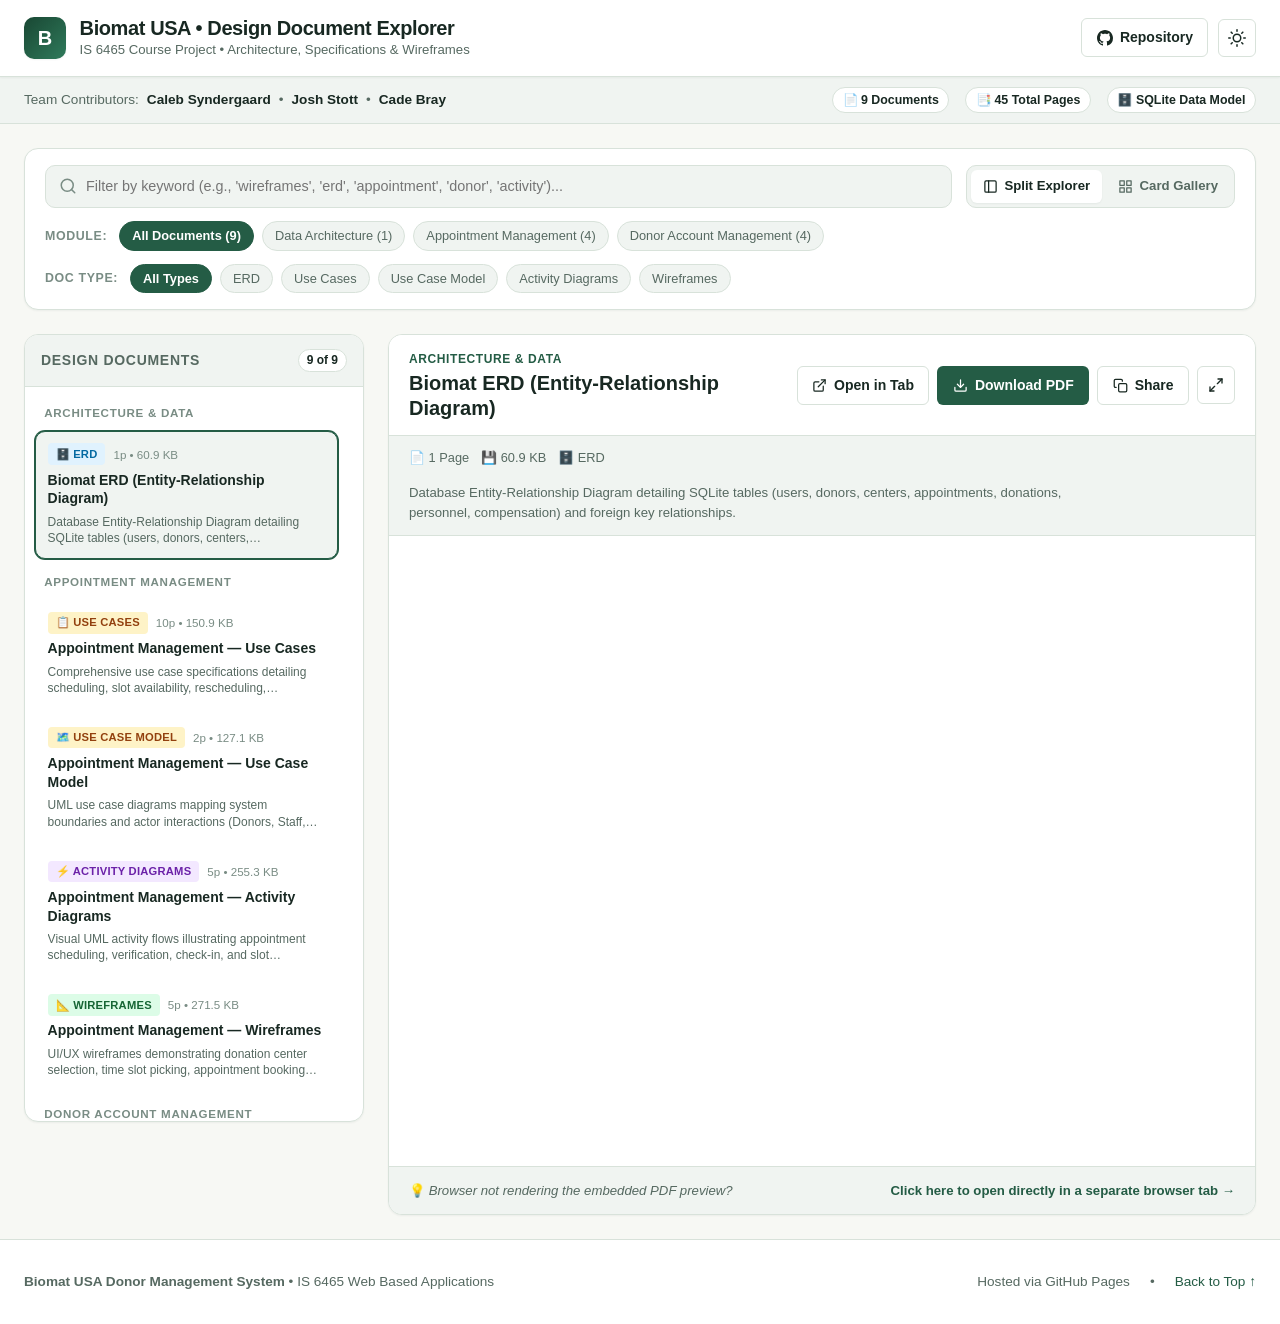
==== docs/index.html @ fe9b44ad "Design Document Explorer for the github pages when it's up." ====
<!DOCTYPE html>
<html lang="en">
<head>
  <meta charset="UTF-8">
  <meta name="viewport" content="width=device-width, initial-scale=1.0">
  <meta name="description" content="Design document explorer for Biomat USA Donor Services course project (IS 6465). View and download system ERD, use cases, activity diagrams, and wireframes.">
  <title>Biomat USA — System Design Document Explorer</title>
  <style>
    :root {
      color-scheme: light dark;
      --font-sans: Inter, -apple-system, BlinkMacSystemFont, "Segoe UI", Roboto, Oxygen, Ubuntu, Cantarell, sans-serif;
      --font-mono: ui-monospace, SFMono-Regular, Menlo, Monaco, Consolas, monospace;

      /* Light Theme (Biomat Brand) */
      --bg-page: #f7f8f4;
      --bg-surface: #ffffff;
      --bg-surface-alt: #f0f4f1;
      --bg-surface-hover: #e3ede6;
      --border-color: #d8e2da;
      --border-focus: #e6a650;
      --text-main: #182822;
      --text-muted: #566961;
      --text-subtle: #798c84;
      --primary: #245c45;
      --primary-hover: #194733;
      --primary-active: #133828;
      --primary-contrast: #ffffff;
      --badge-erd-bg: #e0f2fe;
      --badge-erd-text: #0369a1;
      --badge-usecase-bg: #fef3c7;
      --badge-usecase-text: #92400e;
      --badge-activity-bg: #f3e8ff;
      --badge-activity-text: #6b21a8;
      --badge-wireframe-bg: #dcfce7;
      --badge-wireframe-text: #166534;
      --shadow-sm: 0 1px 2px rgba(24, 40, 34, 0.05);
      --shadow-md: 0 4px 12px rgba(24, 40, 34, 0.08);
      --shadow-lg: 0 12px 28px rgba(24, 40, 34, 0.12);
      --radius-sm: 6px;
      --radius-md: 10px;
      --radius-lg: 14px;
      --transition: 0.18s ease-in-out;
    }

    [data-theme="dark"] {
      --bg-page: #101714;
      --bg-surface: #17221d;
      --bg-surface-alt: #1f2e28;
      --bg-surface-hover: #293d35;
      --border-color: #2b3d35;
      --text-main: #e7eee9;
      --text-muted: #9eb1a8;
      --text-subtle: #73877e;
      --primary: #388665;
      --primary-hover: #4ba67e;
      --primary-active: #5bc295;
      --primary-contrast: #0d1512;
      --badge-erd-bg: #082f49;
      --badge-erd-text: #7dd3fc;
      --badge-usecase-bg: #451a03;
      --badge-usecase-text: #fde68a;
      --badge-activity-bg: #3b0764;
      --badge-activity-text: #d8b4fe;
      --badge-wireframe-bg: #052e16;
      --badge-wireframe-text: #86efac;
      --shadow-sm: 0 1px 2px rgba(0, 0, 0, 0.4);
      --shadow-md: 0 4px 14px rgba(0, 0, 0, 0.5);
      --shadow-lg: 0 12px 32px rgba(0, 0, 0, 0.6);
    }

    @media (prefers-color-scheme: dark) {
      :root:not([data-theme="light"]) {
        --bg-page: #101714;
        --bg-surface: #17221d;
        --bg-surface-alt: #1f2e28;
        --bg-surface-hover: #293d35;
        --border-color: #2b3d35;
        --text-main: #e7eee9;
        --text-muted: #9eb1a8;
        --text-subtle: #73877e;
        --primary: #388665;
        --primary-hover: #4ba67e;
        --primary-active: #5bc295;
        --primary-contrast: #0d1512;
        --badge-erd-bg: #082f49;
        --badge-erd-text: #7dd3fc;
        --badge-usecase-bg: #451a03;
        --badge-usecase-text: #fde68a;
        --badge-activity-bg: #3b0764;
        --badge-activity-text: #d8b4fe;
        --badge-wireframe-bg: #052e16;
        --badge-wireframe-text: #86efac;
        --shadow-sm: 0 1px 2px rgba(0, 0, 0, 0.4);
        --shadow-md: 0 4px 14px rgba(0, 0, 0, 0.5);
        --shadow-lg: 0 12px 32px rgba(0, 0, 0, 0.6);
      }
    }

    *, *::before, *::after {
      box-sizing: border-box;
    }

    html {
      scroll-behavior: smooth;
    }

    body {
      margin: 0;
      font-family: var(--font-sans);
      color: var(--text-main);
      background-color: var(--bg-page);
      line-height: 1.5;
      display: flex;
      flex-direction: column;
      min-block-size: 100vh;
    }

    /* Accessibility focus styles */
    :focus-visible {
      outline: 3px solid var(--border-focus);
      outline-offset: 2px;
    }

    a {
      color: var(--primary);
      text-decoration: none;
      transition: color var(--transition);
    }

    a:hover {
      text-decoration: underline;
    }

    button, input, select {
      font: inherit;
    }

    .skip-link {
      position: absolute;
      top: -3rem;
      left: 1rem;
      background: var(--primary);
      color: var(--primary-contrast);
      padding: 0.5rem 1rem;
      z-index: 1000;
      border-radius: var(--radius-sm);
      transition: top 0.2s ease;
      font-weight: 600;
    }
    .skip-link:focus {
      top: 1rem;
    }

    /* Header */
    .site-header {
      background: var(--bg-surface);
      border-bottom: 1px solid var(--border-color);
      padding-block: 1rem;
      padding-inline: 1.5rem;
      position: sticky;
      top: 0;
      z-index: 100;
      box-shadow: var(--shadow-sm);
    }

    .header-inner {
      max-inline-size: 1440px;
      margin-inline: auto;
      display: flex;
      align-items: safe center;
      justify-content: space-between;
      gap: 1rem;
      flex-wrap: wrap;
    }

    .brand-wrap {
      display: flex;
      align-items: safe center;
      gap: 0.85rem;
    }

    .brand-logo {
      inline-size: 42px;
      block-size: 42px;
      border-radius: var(--radius-md);
      background: linear-gradient(135deg, #194733, #2f7a5b);
      color: #ffffff;
      display: flex;
      align-items: center;
      justify-content: center;
      font-weight: 800;
      font-size: 1.25rem;
      box-shadow: var(--shadow-sm);
      user-select: none;
    }

    .brand-text h1 {
      margin: 0;
      font-size: 1.25rem;
      font-weight: 700;
      line-height: 1.2;
      letter-spacing: -0.02em;
    }

    .brand-text p {
      margin: 0;
      font-size: 0.825rem;
      color: var(--text-muted);
    }

    .header-actions {
      display: flex;
      align-items: safe center;
      gap: 0.6rem;
    }

    .btn {
      display: inline-flex;
      align-items: center;
      justify-content: center;
      gap: 0.45rem;
      padding-block: 0.5rem;
      padding-inline: 0.9rem;
      border-radius: var(--radius-sm);
      font-size: 0.875rem;
      font-weight: 600;
      cursor: pointer;
      border: 1px solid transparent;
      transition: background-color var(--transition), border-color var(--transition), color var(--transition), transform 0.1s ease;
      text-decoration: none;
      white-space: nowrap;
    }

    .btn:active {
      transform: translateY(1px);
    }

    .btn-primary {
      background-color: var(--primary);
      color: var(--primary-contrast);
    }
    .btn-primary:hover {
      background-color: var(--primary-hover);
      text-decoration: none;
    }

    .btn-outline {
      background-color: var(--bg-surface);
      border-color: var(--border-color);
      color: var(--text-main);
    }
    .btn-outline:hover {
      background-color: var(--bg-surface-alt);
      border-color: var(--text-muted);
      text-decoration: none;
    }

    .btn-icon {
      padding: 0.5rem;
      inline-size: 38px;
      block-size: 38px;
      border-radius: var(--radius-sm);
    }

    /* Sub-header / Meta banner */
    .project-banner {
      background: var(--bg-surface-alt);
      border-bottom: 1px solid var(--border-color);
      padding-block: 0.65rem;
      padding-inline: 1.5rem;
      font-size: 0.85rem;
      color: var(--text-muted);
    }

    .banner-inner {
      max-inline-size: 1440px;
      margin-inline: auto;
      display: flex;
      align-items: safe center;
      justify-content: space-between;
      gap: 1rem;
      flex-wrap: wrap;
    }

    .team-credits {
      display: flex;
      align-items: center;
      gap: 0.5rem;
      flex-wrap: wrap;
    }

    .team-badge {
      font-weight: 600;
      color: var(--text-main);
    }

    .stats-summary {
      display: flex;
      align-items: center;
      gap: 1rem;
      flex-wrap: wrap;
    }

    .stat-pill {
      display: inline-flex;
      align-items: center;
      gap: 0.35rem;
      background: var(--bg-surface);
      border: 1px solid var(--border-color);
      padding-block: 0.15rem;
      padding-inline: 0.6rem;
      border-radius: 9999px;
      font-weight: 600;
      color: var(--text-main);
      font-size: 0.775rem;
    }

    /* App container */
    .app-main {
      flex: 1 0 auto;
      max-inline-size: 1440px;
      inline-size: 100%;
      margin-inline: auto;
      padding-block: 1.5rem;
      padding-inline: 1.5rem;
    }

    /* Controls bar */
    .controls-card {
      background: var(--bg-surface);
      border: 1px solid var(--border-color);
      border-radius: var(--radius-lg);
      padding: 1rem 1.25rem;
      box-shadow: var(--shadow-sm);
      margin-block-end: 1.5rem;
      display: flex;
      flex-direction: column;
      gap: 0.85rem;
    }

    .search-row {
      display: flex;
      align-items: safe center;
      gap: 0.85rem;
      flex-wrap: wrap;
    }

    .search-row search {
      flex: 1 1 300px;
      min-inline-size: 0;
    }

    .search-input-wrap {
      position: relative;
      display: flex;
      align-items: center;
      inline-size: 100%;
    }

    .search-icon {
      position: absolute;
      left: 0.85rem;
      inline-size: 18px;
      block-size: 18px;
      color: var(--text-subtle);
      pointer-events: none;
    }

    .search-input {
      inline-size: 100%;
      padding-block: 0.6rem;
      padding-inline: 2.5rem 2rem;
      border-radius: var(--radius-md);
      border: 1px solid var(--border-color);
      background-color: var(--bg-surface-alt);
      color: var(--text-main);
      font-size: 0.9rem;
      transition: border-color var(--transition), background-color var(--transition);
    }

    .search-input:focus {
      background-color: var(--bg-surface);
      border-color: var(--primary);
    }

    .clear-search-btn {
      position: absolute;
      right: 0.6rem;
      background: none;
      border: none;
      color: var(--text-subtle);
      cursor: pointer;
      padding: 0.25rem;
      display: none;
      align-items: center;
      justify-content: center;
      border-radius: 50%;
    }
    .clear-search-btn:hover {
      color: var(--text-main);
    }
    .clear-search-btn.active {
      display: flex;
    }

    .view-toggles {
      display: flex;
      align-items: center;
      gap: 0.25rem;
      background: var(--bg-surface-alt);
      border: 1px solid var(--border-color);
      border-radius: var(--radius-md);
      padding: 0.25rem;
    }

    .view-btn {
      background: none;
      border: none;
      padding-block: 0.4rem;
      padding-inline: 0.75rem;
      font-size: 0.825rem;
      font-weight: 600;
      color: var(--text-muted);
      border-radius: var(--radius-sm);
      cursor: pointer;
      display: flex;
      align-items: center;
      gap: 0.4rem;
      transition: all var(--transition);
    }

    .view-btn.active {
      background: var(--bg-surface);
      color: var(--text-main);
      box-shadow: var(--shadow-sm);
    }

    .filter-pills-row {
      display: flex;
      align-items: safe center;
      gap: 0.5rem;
      flex-wrap: wrap;
    }

    .filter-label {
      font-size: 0.775rem;
      text-transform: uppercase;
      letter-spacing: 0.05em;
      font-weight: 700;
      color: var(--text-subtle);
      margin-inline-end: 0.25rem;
    }

    .filter-pill {
      background: var(--bg-surface-alt);
      border: 1px solid var(--border-color);
      color: var(--text-muted);
      padding-block: 0.25rem;
      padding-inline: 0.75rem;
      border-radius: 9999px;
      font-size: 0.8rem;
      font-weight: 500;
      cursor: pointer;
      transition: all var(--transition);
    }

    .filter-pill:hover {
      background: var(--bg-surface-hover);
      color: var(--text-main);
    }

    .filter-pill.active {
      background: var(--primary);
      border-color: var(--primary);
      color: var(--primary-contrast);
      font-weight: 600;
    }

    /* Layout modes: Split Explorer vs Grid */
    .explorer-split {
      display: grid;
      grid-template-columns: 340px 1fr;
      gap: 1.5rem;
      align-items: start;
    }

    @media (max-width: 980px) {
      .explorer-split {
        grid-template-columns: 1fr;
      }
    }

    /* Sidebar Document List */
    .doc-sidebar {
      background: var(--bg-surface);
      border: 1px solid var(--border-color);
      border-radius: var(--radius-lg);
      box-shadow: var(--shadow-sm);
      display: flex;
      flex-direction: column;
      overflow: hidden;
      position: sticky;
      top: 5.5rem;
      max-block-size: calc(100vh - 7rem);
    }

    .sidebar-header {
      padding: 0.85rem 1rem;
      border-bottom: 1px solid var(--border-color);
      display: flex;
      align-items: center;
      justify-content: space-between;
      background: var(--bg-surface-alt);
    }

    .sidebar-header h2 {
      margin: 0;
      font-size: 0.875rem;
      font-weight: 700;
      text-transform: uppercase;
      letter-spacing: 0.05em;
      color: var(--text-muted);
    }

    .doc-count-tag {
      font-size: 0.75rem;
      font-weight: 600;
      background: var(--bg-surface);
      border: 1px solid var(--border-color);
      padding: 0.1rem 0.5rem;
      border-radius: 9999px;
    }

    .doc-list-scroll {
      overflow-y: auto;
      scrollbar-gutter: stable;
      overscroll-behavior: contain;
      padding: 0.6rem;
      display: flex;
      flex-direction: column;
      gap: 0.4rem;
    }

    .category-group-title {
      font-size: 0.725rem;
      font-weight: 800;
      text-transform: uppercase;
      letter-spacing: 0.06em;
      color: var(--text-subtle);
      padding: 0.5rem 0.6rem 0.2rem;
    }

    .doc-item-btn {
      inline-size: 100%;
      text-align: left;
      background: none;
      border: 1px solid transparent;
      border-radius: var(--radius-md);
      padding: 0.7rem 0.75rem;
      cursor: pointer;
      display: flex;
      flex-direction: column;
      gap: 0.35rem;
      transition: background-color var(--transition), border-color var(--transition);
      min-inline-size: 0;
    }

    .doc-item-btn:hover {
      background-color: var(--bg-surface-alt);
    }

    .doc-item-btn.active {
      background-color: var(--bg-surface-alt);
      border-color: var(--primary);
      box-shadow: 0 0 0 1px var(--primary);
    }

    .doc-item-top {
      display: flex;
      align-items: center;
      justify-content: space-between;
      gap: 0.5rem;
    }

    .doc-type-badge {
      display: inline-flex;
      align-items: center;
      gap: 0.25rem;
      font-size: 0.7rem;
      font-weight: 700;
      padding: 0.15rem 0.5rem;
      border-radius: 4px;
      letter-spacing: 0.02em;
      text-transform: uppercase;
    }

    .badge-erd {
      background-color: var(--badge-erd-bg);
      color: var(--badge-erd-text);
    }
    .badge-usecases {
      background-color: var(--badge-usecase-bg);
      color: var(--badge-usecase-text);
    }
    .badge-activity {
      background-color: var(--badge-activity-bg);
      color: var(--badge-activity-text);
    }
    .badge-wireframes {
      background-color: var(--badge-wireframe-bg);
      color: var(--badge-wireframe-text);
    }

    .doc-page-count {
      font-size: 0.725rem;
      color: var(--text-subtle);
      font-weight: 500;
    }

    .doc-item-title {
      font-size: 0.875rem;
      font-weight: 600;
      color: var(--text-main);
      line-height: 1.35;
      min-inline-size: 0;
      word-break: break-word;
    }

    .doc-item-desc {
      font-size: 0.75rem;
      color: var(--text-muted);
      line-height: 1.35;
      display: -webkit-box;
      -webkit-line-clamp: 2;
      -webkit-box-orient: vertical;
      overflow: hidden;
    }

    /* Main Viewer Panel */
    .doc-viewer-panel {
      background: var(--bg-surface);
      border: 1px solid var(--border-color);
      border-radius: var(--radius-lg);
      box-shadow: var(--shadow-sm);
      display: flex;
      flex-direction: column;
      overflow: hidden;
      min-inline-size: 0;
    }

    .viewer-toolbar {
      padding: 0.9rem 1.25rem;
      border-bottom: 1px solid var(--border-color);
      background: var(--bg-surface);
      display: flex;
      align-items: safe center;
      justify-content: space-between;
      gap: 1rem;
      flex-wrap: wrap;
    }

    .viewer-title-area {
      min-inline-size: 0;
      flex: 1 1 250px;
    }

    .viewer-breadcrumb {
      font-size: 0.75rem;
      font-weight: 600;
      text-transform: uppercase;
      letter-spacing: 0.05em;
      color: var(--primary);
      margin-block-end: 0.2rem;
    }

    .viewer-title {
      margin: 0;
      font-size: 1.25rem;
      font-weight: 700;
      color: var(--text-main);
      line-height: 1.25;
      word-break: break-word;
    }

    .viewer-actions {
      display: flex;
      align-items: safe center;
      gap: 0.5rem;
      flex-wrap: wrap;
    }

    .viewer-info-strip {
      background: var(--bg-surface-alt);
      border-bottom: 1px solid var(--border-color);
      padding: 0.75rem 1.25rem;
      font-size: 0.85rem;
      color: var(--text-muted);
      display: flex;
      align-items: center;
      justify-content: space-between;
      gap: 1rem;
      flex-wrap: wrap;
    }

    .viewer-meta-tags {
      display: flex;
      align-items: center;
      gap: 0.75rem;
      flex-wrap: wrap;
      font-size: 0.8rem;
    }

    .viewer-meta-item {
      display: inline-flex;
      align-items: center;
      gap: 0.35rem;
      color: var(--text-muted);
    }

    /* Embedded PDF frame */
    .pdf-frame-container {
      position: relative;
      background: #3f4744;
      inline-size: 100%;
      block-size: 780px;
      min-block-size: 550px;
    }

    @media (max-height: 900px) {
      .pdf-frame-container {
        block-size: 70vh;
      }
    }

    .pdf-frame {
      inline-size: 100%;
      block-size: 100%;
      border: none;
      display: block;
      background: var(--bg-surface);
    }

    /* Fallback banner for browsers/mobiles that do not display PDF inline */
    .viewer-fallback-banner {
      padding: 0.85rem 1.25rem;
      background: var(--bg-surface-alt);
      border-top: 1px solid var(--border-color);
      display: flex;
      align-items: center;
      justify-content: space-between;
      gap: 1rem;
      flex-wrap: wrap;
      font-size: 0.825rem;
      color: var(--text-muted);
    }

    .viewer-fallback-banner a {
      font-weight: 600;
    }

    /* Grid View Gallery */
    .grid-gallery {
      display: grid;
      grid-template-columns: repeat(auto-fill, minmax(320px, 1fr));
      gap: 1.25rem;
    }

    .card {
      background: var(--bg-surface);
      border: 1px solid var(--border-color);
      border-radius: var(--radius-lg);
      padding: 1.25rem;
      box-shadow: var(--shadow-sm);
      display: flex;
      flex-direction: column;
      gap: 0.75rem;
      transition: transform var(--transition), box-shadow var(--transition), border-color var(--transition);
      position: relative;
    }

    .card:hover {
      transform: translateY(-2px);
      box-shadow: var(--shadow-md);
      border-color: var(--primary);
    }

    .card-header {
      display: flex;
      align-items: flex-start;
      justify-content: space-between;
      gap: 0.5rem;
    }

    .card-title {
      margin: 0;
      font-size: 1.05rem;
      font-weight: 700;
      color: var(--text-main);
      line-height: 1.35;
    }

    .card-category {
      font-size: 0.75rem;
      font-weight: 600;
      text-transform: uppercase;
      letter-spacing: 0.05em;
      color: var(--primary);
      margin-block-end: 0.25rem;
    }

    .card-desc {
      font-size: 0.825rem;
      color: var(--text-muted);
      line-height: 1.45;
      flex: 1 0 auto;
    }

    .card-footer {
      border-top: 1px solid var(--border-color);
      padding-block-start: 0.75rem;
      margin-block-start: auto;
      display: flex;
      align-items: center;
      justify-content: space-between;
      gap: 0.5rem;
      flex-wrap: wrap;
    }

    .card-meta {
      font-size: 0.775rem;
      color: var(--text-subtle);
    }

    .card-actions {
      display: flex;
      align-items: center;
      gap: 0.4rem;
    }

    /* Empty state */
    .empty-state {
      padding: 3rem 1.5rem;
      text-align: center;
      background: var(--bg-surface);
      border: 1px dashed var(--border-color);
      border-radius: var(--radius-lg);
      color: var(--text-muted);
      grid-column: 1 / -1;
    }

    .empty-state-icon {
      font-size: 2.5rem;
      margin-block-end: 0.5rem;
    }

    /* Fullscreen Mode */
    .doc-viewer-panel:fullscreen {
      border-radius: 0;
      border: none;
      block-size: 100vh;
    }
    .doc-viewer-panel:fullscreen .pdf-frame-container {
      block-size: calc(100vh - 120px);
    }

    /* Footer */
    .site-footer {
      background: var(--bg-surface);
      border-top: 1px solid var(--border-color);
      padding-block: 2rem;
      padding-inline: 1.5rem;
      margin-block-start: auto;
      font-size: 0.85rem;
      color: var(--text-muted);
    }

    .footer-inner {
      max-inline-size: 1440px;
      margin-inline: auto;
      display: flex;
      align-items: center;
      justify-content: space-between;
      gap: 1.5rem;
      flex-wrap: wrap;
    }

    .footer-links {
      display: flex;
      align-items: center;
      gap: 1.25rem;
      flex-wrap: wrap;
    }

    /* Toast notification */
    .toast {
      position: fixed;
      bottom: 1.5rem;
      right: 1.5rem;
      background: var(--primary-hover);
      color: #ffffff;
      padding: 0.6rem 1.1rem;
      border-radius: var(--radius-md);
      box-shadow: var(--shadow-lg);
      font-size: 0.85rem;
      font-weight: 600;
      z-index: 9999;
      opacity: 0;
      transform: translateY(10px);
      transition: opacity 0.25s ease, transform 0.25s ease;
      pointer-events: none;
    }
    .toast.show {
      opacity: 1;
      transform: translateY(0);
    }
  </style>
</head>
<body>
  <a href="#main-content" class="skip-link">Skip to main content</a>

  <!-- Top Navigation Header -->
  <header class="site-header">
    <div class="header-inner">
      <div class="brand-wrap">
        <div class="brand-logo" aria-hidden="true">B</div>
        <div class="brand-text">
          <h1>Biomat USA &bull; Design Document Explorer</h1>
          <p>IS 6465 Course Project &bull; Architecture, Specifications &amp; Wireframes</p>
        </div>
      </div>

      <div class="header-actions">
        <a href="https://github.com" target="_blank" rel="noopener noreferrer" class="btn btn-outline" id="repo-link" title="View Source on GitHub">
          <svg width="16" height="16" viewBox="0 0 24 24" fill="currentColor" aria-hidden="true">
            <path d="M12 0C5.37 0 0 5.37 0 12c0 5.31 3.435 9.795 8.205 11.385.6.105.825-.255.825-.57 0-.285-.015-1.23-.015-2.235-3.015.555-3.795-.735-4.035-1.41-.135-.345-.72-1.41-1.23-1.695-.42-.225-1.02-.78-.015-.795.945-.015 1.62.87 1.845 1.23 1.08 1.815 2.805 1.305 3.495.99.105-.78.42-1.305.765-1.605-2.67-.3-5.46-1.335-5.46-5.925 0-1.305.465-2.385 1.23-3.225-.12-.3-.54-1.53.12-3.18 0 0 1.005-.315 3.3 1.23.96-.27 1.98-.405 3-.405s2.04.135 3 .405c2.295-1.56 3.3-1.23 3.3-1.23.66 1.65.24 2.88.12 3.18.765.84 1.23 1.905 1.23 3.225 0 4.605-2.805 5.625-5.475 5.925.435.375.81 1.095.81 2.22 0 1.605-.015 2.895-.015 3.3 0 .315.225.69.825.57A12.02 12.02 0 0024 12c0-6.63-5.37-12-12-12z"/>
          </svg>
          <span>Repository</span>
        </a>

        <button type="button" class="btn btn-outline btn-icon" id="theme-toggle" aria-label="Toggle dark/light theme" title="Toggle Theme">
          <svg class="theme-icon-light" width="18" height="18" viewBox="0 0 24 24" fill="none" stroke="currentColor" stroke-width="2" stroke-linecap="round" stroke-linejoin="round" aria-hidden="true">
            <circle cx="12" cy="12" r="5"></circle>
            <line x1="12" y1="1" x2="12" y2="3"></line>
            <line x1="12" y1="21" x2="12" y2="23"></line>
            <line x1="4.22" y1="4.22" x2="5.64" y2="5.64"></line>
            <line x1="18.36" y1="18.36" x2="19.78" y2="19.78"></line>
            <line x1="1" y1="12" x2="3" y2="12"></line>
            <line x1="21" y1="12" x2="23" y2="12"></line>
            <line x1="4.22" y1="19.78" x2="5.64" y2="18.36"></line>
            <line x1="18.36" y1="5.64" x2="19.78" y2="4.22"></line>
          </svg>
        </button>
      </div>
    </div>
  </header>

  <!-- Project Info Meta Banner -->
  <aside class="project-banner" aria-label="Project Team and Summary">
    <div class="banner-inner">
      <div class="team-credits">
        <span>Team Contributors:</span>
        <span class="team-badge">Caleb Syndergaard</span> &bull;
        <span class="team-badge">Josh Stott</span> &bull;
        <span class="team-badge">Cade Bray</span>
      </div>
      <div class="stats-summary">
        <span class="stat-pill">📄 9 Documents</span>
        <span class="stat-pill">📑 45 Total Pages</span>
        <span class="stat-pill">🗄️ SQLite Data Model</span>
      </div>
    </div>
  </aside>

  <!-- Main Document Explorer Workspace -->
  <main id="main-content" class="app-main">
    <!-- Filter & Search Bar -->
    <section class="controls-card" aria-label="Document filters and search controls">
      <div class="search-row">
        <search>
          <div class="search-input-wrap">
            <svg class="search-icon" viewBox="0 0 24 24" fill="none" stroke="currentColor" stroke-width="2" stroke-linecap="round" stroke-linejoin="round" aria-hidden="true">
              <circle cx="11" cy="11" r="8"></circle>
              <line x1="21" y1="21" x2="16.65" y2="16.65"></line>
            </svg>
            <input 
              type="search" 
              id="doc-search" 
              class="search-input" 
              placeholder="Filter by keyword (e.g., 'wireframes', 'erd', 'appointment', 'donor', 'activity')..." 
              autocomplete="off"
              spellcheck="false"
              aria-label="Filter documents by title, category, or tags"
            >
            <button type="button" id="clear-search" class="clear-search-btn" aria-label="Clear search">✕</button>
          </div>
        </search>

        <div class="view-toggles" role="group" aria-label="Display View Layout">
          <button type="button" class="view-btn active" id="btn-view-split" aria-pressed="true">
            <svg width="15" height="15" viewBox="0 0 24 24" fill="none" stroke="currentColor" stroke-width="2" stroke-linecap="round" stroke-linejoin="round" aria-hidden="true">
              <rect x="3" y="3" width="18" height="18" rx="2" ry="2"></rect>
              <line x1="9" y1="3" x2="9" y2="21"></line>
            </svg>
            <span>Split Explorer</span>
          </button>
          <button type="button" class="view-btn" id="btn-view-grid" aria-pressed="false">
            <svg width="15" height="15" viewBox="0 0 24 24" fill="none" stroke="currentColor" stroke-width="2" stroke-linecap="round" stroke-linejoin="round" aria-hidden="true">
              <rect x="3" y="3" width="7" height="7"></rect>
              <rect x="14" y="3" width="7" height="7"></rect>
              <rect x="14" y="14" width="7" height="7"></rect>
              <rect x="3" y="14" width="7" height="7"></rect>
            </svg>
            <span>Card Gallery</span>
          </button>
        </div>
      </div>

      <!-- Category Filter Pills -->
      <div class="filter-pills-row" role="group" aria-label="Category Filters">
        <span class="filter-label">Module:</span>
        <button type="button" class="filter-pill active" data-category="all">All Documents (<span id="count-all">9</span>)</button>
        <button type="button" class="filter-pill" data-category="Architecture & Data">Data Architecture (<span id="count-arch">1</span>)</button>
        <button type="button" class="filter-pill" data-category="Appointment Management">Appointment Management (<span id="count-app">4</span>)</button>
        <button type="button" class="filter-pill" data-category="Donor Account Management">Donor Account Management (<span id="count-donor">4</span>)</button>
      </div>

      <!-- Type Filter Pills -->
      <div class="filter-pills-row" role="group" aria-label="Document Type Filters">
        <span class="filter-label">Doc Type:</span>
        <button type="button" class="filter-pill active" data-type="all">All Types</button>
        <button type="button" class="filter-pill" data-type="ERD">ERD</button>
        <button type="button" class="filter-pill" data-type="Use Cases">Use Cases</button>
        <button type="button" class="filter-pill" data-type="Use Case Model">Use Case Model</button>
        <button type="button" class="filter-pill" data-type="Activity Diagrams">Activity Diagrams</button>
        <button type="button" class="filter-pill" data-type="Wireframes">Wireframes</button>
      </div>
    </section>

    <!-- VIEW 1: Split Explorer (Sidebar + Embedded PDF View) -->
    <section id="view-split" class="explorer-split" aria-label="Split Document Explorer">
      <!-- Sidebar Navigation -->
      <nav class="doc-sidebar" aria-label="Document List">
        <div class="sidebar-header">
          <h2>Design Documents</h2>
          <span class="doc-count-tag" id="sidebar-match-count">9 of 9</span>
        </div>
        <div class="doc-list-scroll" id="doc-list-container" role="listbox" aria-label="Selectable Document List">
          <!-- Populated by JavaScript -->
        </div>
      </nav>

      <!-- Main Viewer Area -->
      <article class="doc-viewer-panel" id="viewer-container" aria-label="Document Preview and Actions">
        <div class="viewer-toolbar">
          <div class="viewer-title-area">
            <div class="viewer-breadcrumb" id="active-category">Architecture &amp; Data</div>
            <h2 class="viewer-title" id="active-title">Biomat ERD</h2>
          </div>
          <div class="viewer-actions">
            <a href="#" id="action-open-tab" target="_blank" rel="noopener noreferrer" class="btn btn-outline" title="Open PDF in a new browser tab">
              <svg width="15" height="15" viewBox="0 0 24 24" fill="none" stroke="currentColor" stroke-width="2" stroke-linecap="round" stroke-linejoin="round" aria-hidden="true">
                <path d="M18 13v6a2 2 0 0 1-2 2H5a2 2 0 0 1-2-2V8a2 2 0 0 1 2-2h6"></path>
                <polyline points="15 3 21 3 21 9"></polyline>
                <line x1="10" y1="14" x2="21" y2="3"></line>
              </svg>
              <span>Open in Tab</span>
            </a>
            <a href="#" id="action-download" download class="btn btn-primary" title="Download this PDF file">
              <svg width="15" height="15" viewBox="0 0 24 24" fill="none" stroke="currentColor" stroke-width="2" stroke-linecap="round" stroke-linejoin="round" aria-hidden="true">
                <path d="M21 15v4a2 2 0 0 1-2 2H5a2 2 0 0 1-2-2v-4"></path>
                <polyline points="7 10 12 15 17 10"></polyline>
                <line x1="12" y1="15" x2="12" y2="3"></line>
              </svg>
              <span>Download PDF</span>
            </a>
            <button type="button" id="action-copy-link" class="btn btn-outline" title="Copy link to this document">
              <svg width="15" height="15" viewBox="0 0 24 24" fill="none" stroke="currentColor" stroke-width="2" stroke-linecap="round" stroke-linejoin="round" aria-hidden="true">
                <rect x="9" y="9" width="13" height="13" rx="2" ry="2"></rect>
                <path d="M5 15H4a2 2 0 0 1-2-2V4a2 2 0 0 1 2-2h9a2 2 0 0 1 2 2v1"></path>
              </svg>
              <span>Share</span>
            </button>
            <button type="button" id="action-fullscreen" class="btn btn-outline btn-icon" title="Toggle Fullscreen Viewer" aria-label="Toggle Fullscreen">
              <svg width="16" height="16" viewBox="0 0 24 24" fill="none" stroke="currentColor" stroke-width="2" stroke-linecap="round" stroke-linejoin="round" aria-hidden="true">
                <polyline points="15 3 21 3 21 9"></polyline>
                <polyline points="9 21 3 21 3 15"></polyline>
                <line x1="21" y1="3" x2="14" y2="10"></line>
                <line x1="3" y1="21" x2="10" y2="14"></line>
              </svg>
            </button>
          </div>
        </div>

        <div class="viewer-info-strip">
          <div class="viewer-meta-tags">
            <span class="viewer-meta-item" id="active-pages">📄 1 Page</span>
            <span class="viewer-meta-item" id="active-size">💾 60.9 KB</span>
            <span class="viewer-meta-item" id="active-type-badge">🗄️ ERD</span>
          </div>
          <div id="active-description" style="max-inline-size: 700px; font-size: 0.825rem;">
            Database Entity-Relationship Diagram modeling tables and foreign key relationships.
          </div>
        </div>

        <!-- Embedded PDF Viewer -->
        <div class="pdf-frame-container">
          <iframe 
            id="pdf-frame" 
            class="pdf-frame" 
            src="Biomat%20ERDpdf.pdf#view=FitH" 
            title="Design Document PDF Preview"
            loading="eager"
          ></iframe>
        </div>

        <!-- Mobile & Fallback note -->
        <div class="viewer-fallback-banner">
          <span>💡 <em>Browser not rendering the embedded PDF preview?</em></span>
          <div>
            <a href="Biomat%20ERDpdf.pdf" id="fallback-open-link" target="_blank" rel="noopener noreferrer">Click here to open directly in a separate browser tab &rarr;</a>
          </div>
        </div>
      </article>
    </section>

    <!-- VIEW 2: Grid Gallery View (Alternate card deck) -->
    <section id="view-grid" class="grid-gallery" style="display: none;" aria-label="Card Gallery of Documents">
      <!-- Populated by JavaScript -->
    </section>
  </main>

  <!-- Toast Notification element -->
  <div id="toast" class="toast" role="status" aria-live="polite">Link copied to clipboard!</div>

  <!-- Footer -->
  <footer class="site-footer">
    <div class="footer-inner">
      <div>
        <strong>Biomat USA Donor Management System</strong> &bull; IS 6465 Web Based Applications
      </div>
      <div class="footer-links">
        <span>Hosted via GitHub Pages</span>
        <span>&bull;</span>
        <a href="#top" onclick="window.scrollTo({top: 0, behavior: 'smooth'}); return false;">Back to Top &uarr;</a>
      </div>
    </div>
  </footer>

  <!-- Self-contained JavaScript Logic -->
  <script>
    (function () {
      "use strict";

      // Design Documents Registry with metadata
      const documents = [
        {
          id: "biomat-erd",
          title: "Biomat ERD (Entity-Relationship Diagram)",
          filename: "Biomat ERDpdf.pdf",
          category: "Architecture & Data",
          type: "ERD",
          badgeClass: "badge-erd",
          typeIcon: "🗄️",
          pages: 1,
          size: "60.9 KB",
          description: "Database Entity-Relationship Diagram detailing SQLite tables (users, donors, centers, appointments, donations, personnel, compensation) and foreign key relationships.",
          tags: ["erd", "database", "sqlite", "schema", "tables", "relationships", "architecture"]
        },
        {
          id: "appointment-use-cases",
          title: "Appointment Management — Use Cases",
          filename: "Appointment Management - Use Cases.pdf",
          category: "Appointment Management",
          type: "Use Cases",
          badgeClass: "badge-usecases",
          typeIcon: "📋",
          pages: 10,
          size: "150.9 KB",
          description: "Comprehensive use case specifications detailing scheduling, slot availability, rescheduling, cancellations, walk-ins, and donor intake flows.",
          tags: ["appointment", "use cases", "specifications", "scheduling", "workflow", "preconditions"]
        },
        {
          id: "appointment-use-case-model",
          title: "Appointment Management — Use Case Model",
          filename: "Appointment Management - Use Case Model.pdf",
          category: "Appointment Management",
          type: "Use Case Model",
          badgeClass: "badge-usecases",
          typeIcon: "🗺️",
          pages: 2,
          size: "127.1 KB",
          description: "UML use case diagrams mapping system boundaries and actor interactions (Donors, Staff, Medical Personnel) for appointment workflows.",
          tags: ["appointment", "use case model", "uml", "actors", "diagram", "boundary"]
        },
        {
          id: "appointment-activity-diagrams",
          title: "Appointment Management — Activity Diagrams",
          filename: "Appointment Management - Activity Diagrams.pdf",
          category: "Appointment Management",
          type: "Activity Diagrams",
          badgeClass: "badge-activity",
          typeIcon: "⚡",
          pages: 5,
          size: "255.3 KB",
          description: "Visual UML activity flows illustrating appointment scheduling, verification, check-in, and slot management logic.",
          tags: ["appointment", "activity diagrams", "process", "workflow", "swimlanes", "logic"]
        },
        {
          id: "appointment-wireframes",
          title: "Appointment Management — Wireframes",
          filename: "Appointment Management - Wireframes.pdf",
          category: "Appointment Management",
          type: "Wireframes",
          badgeClass: "badge-wireframes",
          typeIcon: "📐",
          pages: 5,
          size: "271.5 KB",
          description: "UI/UX wireframes demonstrating donation center selection, time slot picking, appointment booking receipts, and status management.",
          tags: ["appointment", "wireframes", "ui", "ux", "mockups", "screens", "prototype"]
        },
        {
          id: "donor-use-cases",
          title: "Donor Account Management — Use Cases",
          filename: "Donor Account Management - Use Cases.pdf",
          category: "Donor Account Management",
          type: "Use Cases",
          badgeClass: "badge-usecases",
          typeIcon: "📋",
          pages: 9,
          size: "156.3 KB",
          description: "Complete use case specifications covering donor self-registration, credential management, profile updates, and health questionnaires.",
          tags: ["donor", "account", "use cases", "registration", "profile", "specifications", "security"]
        },
        {
          id: "donor-use-case-model",
          title: "Donor Account Management — Use Case Model",
          filename: "Donor Account Management - Use Case Model.pdf",
          category: "Donor Account Management",
          type: "Use Case Model",
          badgeClass: "badge-usecases",
          typeIcon: "🗺️",
          pages: 2,
          size: "220.4 KB",
          description: "UML use case model detailing user authentication, profile self-service, account recovery, and administrative account controls.",
          tags: ["donor", "account", "use case model", "uml", "actors", "diagram", "authentication"]
        },
        {
          id: "donor-activity-diagrams",
          title: "Donor Account Management — Activity Diagrams",
          filename: "Donor Account Management - Activity Diagrams.pdf",
          category: "Donor Account Management",
          type: "Activity Diagrams",
          badgeClass: "badge-activity",
          typeIcon: "⚡",
          pages: 6,
          size: "308.9 KB",
          description: "Process flows and activity diagrams for donor sign-up validation, profile edits, password updates, and account self-deletion.",
          tags: ["donor", "account", "activity diagrams", "process", "workflow", "validation", "logic"]
        },
        {
          id: "donor-wireframes",
          title: "Donor Account Management — Wireframes",
          filename: "Donor Account Management - Wireframes.pdf",
          category: "Donor Account Management",
          type: "Wireframes",
          badgeClass: "badge-wireframes",
          typeIcon: "📐",
          pages: 5,
          size: "455.0 KB",
          description: "Screen mockups and UI wireframes for donor registration, secure login, profile overview dashboard, medical screening questionnaires, and account settings.",
          tags: ["donor", "account", "wireframes", "ui", "ux", "dashboard", "screens", "mockups"]
        }
      ];

      // State
      let activeDocId = documents[0].id;
      let activeCategory = "all";
      let activeType = "all";
      let searchQuery = "";
      let activeView = "split"; // 'split' or 'grid'

      // DOM Elements
      const docSearchInput = document.getElementById("doc-search");
      const clearSearchBtn = document.getElementById("clear-search");
      const docListContainer = document.getElementById("doc-list-container");
      const gridViewContainer = document.getElementById("view-grid");
      const splitViewContainer = document.getElementById("view-split");
      const btnViewSplit = document.getElementById("btn-view-split");
      const btnViewGrid = document.getElementById("btn-view-grid");
      const sidebarMatchCount = document.getElementById("sidebar-match-count");

      // Viewer elements
      const pdfFrame = document.getElementById("pdf-frame");
      const activeTitle = document.getElementById("active-title");
      const activeCategoryBreadcrumb = document.getElementById("active-category");
      const activePages = document.getElementById("active-pages");
      const activeSize = document.getElementById("active-size");
      const activeTypeBadge = document.getElementById("active-type-badge");
      const activeDescription = document.getElementById("active-description");
      const actionOpenTab = document.getElementById("action-open-tab");
      const actionDownload = document.getElementById("action-download");
      const actionCopyLink = document.getElementById("action-copy-link");
      const actionFullscreen = document.getElementById("action-fullscreen");
      const fallbackOpenLink = document.getElementById("fallback-open-link");
      const viewerContainer = document.getElementById("viewer-container");
      const toastEl = document.getElementById("toast");
      const themeToggleBtn = document.getElementById("theme-toggle");

      // Format encoded URL for local / GitHub Pages serving
      function getDocUrl(filename) {
        return encodeURIComponent(filename);
      }

      // Filter documents based on state
      function getFilteredDocuments() {
        const query = searchQuery.trim().toLowerCase();
        return documents.filter(doc => {
          // Category filter
          if (activeCategory !== "all" && doc.category !== activeCategory) {
            return false;
          }
          // Type filter
          if (activeType !== "all" && doc.type !== activeType) {
            return false;
          }
          // Search query
          if (query) {
            const inTitle = doc.title.toLowerCase().includes(query);
            const inCategory = doc.category.toLowerCase().includes(query);
            const inType = doc.type.toLowerCase().includes(query);
            const inDesc = doc.description.toLowerCase().includes(query);
            const inTags = doc.tags.some(tag => tag.toLowerCase().includes(query));
            return inTitle || inCategory || inType || inDesc || inTags;
          }
          return true;
        });
      }

      // Update active viewer document
      function selectDocument(docId, updateUrlHash = true) {
        const doc = documents.find(d => d.id === docId);
        if (!doc) return;

        activeDocId = docId;
        const encodedUrl = getDocUrl(doc.filename);

        // Update viewer texts and links
        activeTitle.textContent = doc.title;
        activeCategoryBreadcrumb.textContent = doc.category;
        activePages.textContent = "📄 " + doc.pages + (doc.pages === 1 ? " Page" : " Pages");
        activeSize.textContent = "💾 " + doc.size;
        activeTypeBadge.textContent = doc.typeIcon + " " + doc.type;
        activeDescription.textContent = doc.description;

        actionOpenTab.href = encodedUrl;
        fallbackOpenLink.href = encodedUrl;
        actionDownload.href = encodedUrl;
        actionDownload.setAttribute("download", doc.filename);

        // Update embedded iframe source
        pdfFrame.src = encodedUrl + "#view=FitH";

        // Highlight active sidebar item
        document.querySelectorAll(".doc-item-btn").forEach(btn => {
          const isCurrent = btn.dataset.docId === docId;
          btn.classList.toggle("active", isCurrent);
          btn.setAttribute("aria-selected", isCurrent ? "true" : "false");
        });

        // URL hash synchronization
        if (updateUrlHash) {
          const newHash = "#doc=" + encodeURIComponent(doc.filename);
          if (window.location.hash !== newHash) {
            history.replaceState(null, "", newHash);
          }
        }
      }

      // Render Sidebar List
      function renderSidebar() {
        const filtered = getFilteredDocuments();
        sidebarMatchCount.textContent = filtered.length + " of " + documents.length;
        docListContainer.innerHTML = "";

        if (filtered.length === 0) {
          docListContainer.innerHTML = `
            <div style="padding: 1.5rem 1rem; text-align: center; color: var(--text-muted); font-size: 0.85rem;">
              No documents match your search filters.<br>
              <button type="button" class="btn btn-outline" id="reset-filters-btn" style="margin-block-start: 0.75rem; font-size: 0.775rem;">Reset Filters</button>
            </div>
          `;
          const resetBtn = document.getElementById("reset-filters-btn");
          if (resetBtn) {
            resetBtn.addEventListener("click", resetFilters);
          }
          return;
        }

        // Group filtered docs by category
        const groups = {};
        filtered.forEach(doc => {
          if (!groups[doc.category]) {
            groups[doc.category] = [];
          }
          groups[doc.category].push(doc);
        });

        Object.keys(groups).forEach(category => {
          const titleEl = document.createElement("div");
          titleEl.className = "category-group-title";
          titleEl.textContent = category;
          docListContainer.appendChild(titleEl);

          groups[category].forEach(doc => {
            const btn = document.createElement("button");
            btn.type = "button";
            btn.className = "doc-item-btn" + (doc.id === activeDocId ? " active" : "");
            btn.dataset.docId = doc.id;
            btn.setAttribute("role", "option");
            btn.setAttribute("aria-selected", doc.id === activeDocId ? "true" : "false");

            btn.innerHTML = `
              <div class="doc-item-top">
                <span class="doc-type-badge ${doc.badgeClass}">${doc.typeIcon} ${doc.type}</span>
                <span class="doc-page-count">${doc.pages}p &bull; ${doc.size}</span>
              </div>
              <div class="doc-item-title">${doc.title}</div>
              <div class="doc-item-desc">${doc.description}</div>
            `;

            btn.addEventListener("click", () => {
              selectDocument(doc.id);
              // On mobile, scroll viewer into view
              if (window.innerWidth <= 980) {
                viewerContainer.scrollIntoView({ behavior: "smooth" });
              }
            });

            docListContainer.appendChild(btn);
          });
        });

        // If the currently active doc is filtered out, select the first visible doc
        const isCurrentVisible = filtered.some(d => d.id === activeDocId);
        if (!isCurrentVisible && filtered.length > 0) {
          selectDocument(filtered[0].id, false);
        }
      }

      // Render Card Grid View
      function renderGrid() {
        const filtered = getFilteredDocuments();
        gridViewContainer.innerHTML = "";

        if (filtered.length === 0) {
          gridViewContainer.innerHTML = `
            <div class="empty-state">
              <div class="empty-state-icon">🔍</div>
              <h3>No matching documents</h3>
              <p>Try searching for a different keyword or resetting your category/type filters.</p>
              <button type="button" class="btn btn-outline" id="grid-reset-filters-btn" style="margin-block-start: 1rem;">Reset Filters</button>
            </div>
          `;
          const resetBtn = document.getElementById("grid-reset-filters-btn");
          if (resetBtn) {
            resetBtn.addEventListener("click", resetFilters);
          }
          return;
        }

        filtered.forEach(doc => {
          const card = document.createElement("article");
          card.className = "card";
          const encodedUrl = getDocUrl(doc.filename);

          card.innerHTML = `
            <div class="card-header">
              <div>
                <div class="card-category">${doc.category}</div>
                <h3 class="card-title">${doc.title}</h3>
              </div>
              <span class="doc-type-badge ${doc.badgeClass}">${doc.typeIcon} ${doc.type}</span>
            </div>
            <div class="card-desc">${doc.description}</div>
            <div class="card-footer">
              <span class="card-meta">📄 ${doc.pages} ${doc.pages === 1 ? "page" : "pages"} &bull; 💾 ${doc.size}</span>
              <div class="card-actions">
                <button type="button" class="btn btn-outline preview-btn" data-doc-id="${doc.id}">
                  Preview
                </button>
                <a href="${encodedUrl}" target="_blank" rel="noopener noreferrer" class="btn btn-primary" title="Open in new tab">
                  Open ↗
                </a>
              </div>
            </div>
          `;

          const previewBtn = card.querySelector(".preview-btn");
          previewBtn.addEventListener("click", () => {
            setViewMode("split");
            selectDocument(doc.id);
            viewerContainer.scrollIntoView({ behavior: "smooth" });
          });

          gridViewContainer.appendChild(card);
        });
      }

      function renderAll() {
        renderSidebar();
        renderGrid();
      }

      function resetFilters() {
        searchQuery = "";
        activeCategory = "all";
        activeType = "all";
        docSearchInput.value = "";
        clearSearchBtn.classList.remove("active");

        document.querySelectorAll("[data-category]").forEach(el => {
          el.classList.toggle("active", el.dataset.category === "all");
        });
        document.querySelectorAll("[data-type]").forEach(el => {
          el.classList.toggle("active", el.dataset.type === "all");
        });

        renderAll();
      }

      // Switch view mode ('split' vs 'grid')
      function setViewMode(mode) {
        activeView = mode;
        if (mode === "split") {
          splitViewContainer.style.display = "grid";
          gridViewContainer.style.display = "none";
          btnViewSplit.classList.add("active");
          btnViewSplit.setAttribute("aria-pressed", "true");
          btnViewGrid.classList.remove("active");
          btnViewGrid.setAttribute("aria-pressed", "false");
        } else {
          splitViewContainer.style.display = "none";
          gridViewContainer.style.display = "grid";
          btnViewSplit.classList.remove("active");
          btnViewSplit.setAttribute("aria-pressed", "false");
          btnViewGrid.classList.add("active");
          btnViewGrid.setAttribute("aria-pressed", "true");
        }
      }

      // Toast notification helper
      function showToast(msg) {
        toastEl.textContent = msg;
        toastEl.classList.add("show");
        setTimeout(() => {
          toastEl.classList.remove("show");
        }, 2200);
      }

      // Dark / Light Theme management
      function initTheme() {
        const savedTheme = localStorage.getItem("biomat-theme");
        if (savedTheme) {
          document.documentElement.setAttribute("data-theme", savedTheme);
        }

        themeToggleBtn.addEventListener("click", () => {
          const currentTheme = document.documentElement.getAttribute("data-theme");
          const prefersDark = window.matchMedia("(prefers-color-scheme: dark)").matches;
          let nextTheme = "dark";

          if (currentTheme === "dark") {
            nextTheme = "light";
          } else if (currentTheme === "light") {
            nextTheme = "dark";
          } else {
            nextTheme = prefersDark ? "light" : "dark";
          }

          document.documentElement.setAttribute("data-theme", nextTheme);
          localStorage.setItem("biomat-theme", nextTheme);
        });
      }

      // Check URL Hash for direct document link
      function checkHashRoute() {
        const hash = window.location.hash;
        if (!hash) return;

        let targetDoc = null;
        if (hash.startsWith("#doc=")) {
          const rawName = decodeURIComponent(hash.replace("#doc=", ""));
          targetDoc = documents.find(d => d.filename.toLowerCase() === rawName.toLowerCase() || d.id === rawName.toLowerCase());
        } else {
          const id = hash.replace("#", "");
          targetDoc = documents.find(d => d.id === id || d.filename.toLowerCase() === id.toLowerCase());
        }

        if (targetDoc) {
          selectDocument(targetDoc.id, false);
        }
      }

      // Setup Event Listeners
      function initEvents() {
        // Search Input
        docSearchInput.addEventListener("input", (e) => {
          searchQuery = e.target.value;
          clearSearchBtn.classList.toggle("active", searchQuery.length > 0);
          renderAll();
        });

        clearSearchBtn.addEventListener("click", () => {
          docSearchInput.value = "";
          searchQuery = "";
          clearSearchBtn.classList.remove("active");
          docSearchInput.focus();
          renderAll();
        });

        // Category Filters
        document.querySelectorAll("[data-category]").forEach(btn => {
          btn.addEventListener("click", () => {
            document.querySelectorAll("[data-category]").forEach(b => b.classList.remove("active"));
            btn.classList.add("active");
            activeCategory = btn.dataset.category;
            renderAll();
          });
        });

        // Type Filters
        document.querySelectorAll("[data-type]").forEach(btn => {
          btn.addEventListener("click", () => {
            document.querySelectorAll("[data-type]").forEach(b => b.classList.remove("active"));
            btn.classList.add("active");
            activeType = btn.dataset.type;
            renderAll();
          });
        });

        // View Toggles
        btnViewSplit.addEventListener("click", () => setViewMode("split"));
        btnViewGrid.addEventListener("click", () => setViewMode("grid"));

        // Copy Share Link
        actionCopyLink.addEventListener("click", () => {
          const url = window.location.origin + window.location.pathname + "#doc=" + encodeURIComponent(documents.find(d => d.id === activeDocId).filename);
          if (navigator.clipboard && navigator.clipboard.writeText) {
            navigator.clipboard.writeText(url).then(() => {
              showToast("Direct link copied to clipboard!");
            }).catch(() => {
              fallbackCopy(url);
            });
          } else {
            fallbackCopy(url);
          }
        });

        function fallbackCopy(text) {
          const temp = document.createElement("input");
          temp.value = text;
          document.body.appendChild(temp);
          temp.select();
          document.execCommand("copy");
          document.body.removeChild(temp);
          showToast("Direct link copied to clipboard!");
        }

        // Fullscreen Toggle
        actionFullscreen.addEventListener("click", () => {
          if (!document.fullscreenElement) {
            if (viewerContainer.requestFullscreen) {
              viewerContainer.requestFullscreen();
            }
          } else {
            if (document.exitFullscreen) {
              document.exitFullscreen();
            }
          }
        });

        // Hash change navigation
        window.addEventListener("hashchange", checkHashRoute);

        // Keyboard navigation shortcuts
        window.addEventListener("keydown", (e) => {
          // Focus search on '/'
          if (e.key === "/" && document.activeElement !== docSearchInput) {
            e.preventDefault();
            docSearchInput.focus();
          }
        });
      }

      // Initialize
      initTheme();
      initEvents();
      checkHashRoute();
      renderAll();
      selectDocument(activeDocId, false);
    })();
  </script>
</body>
</html>
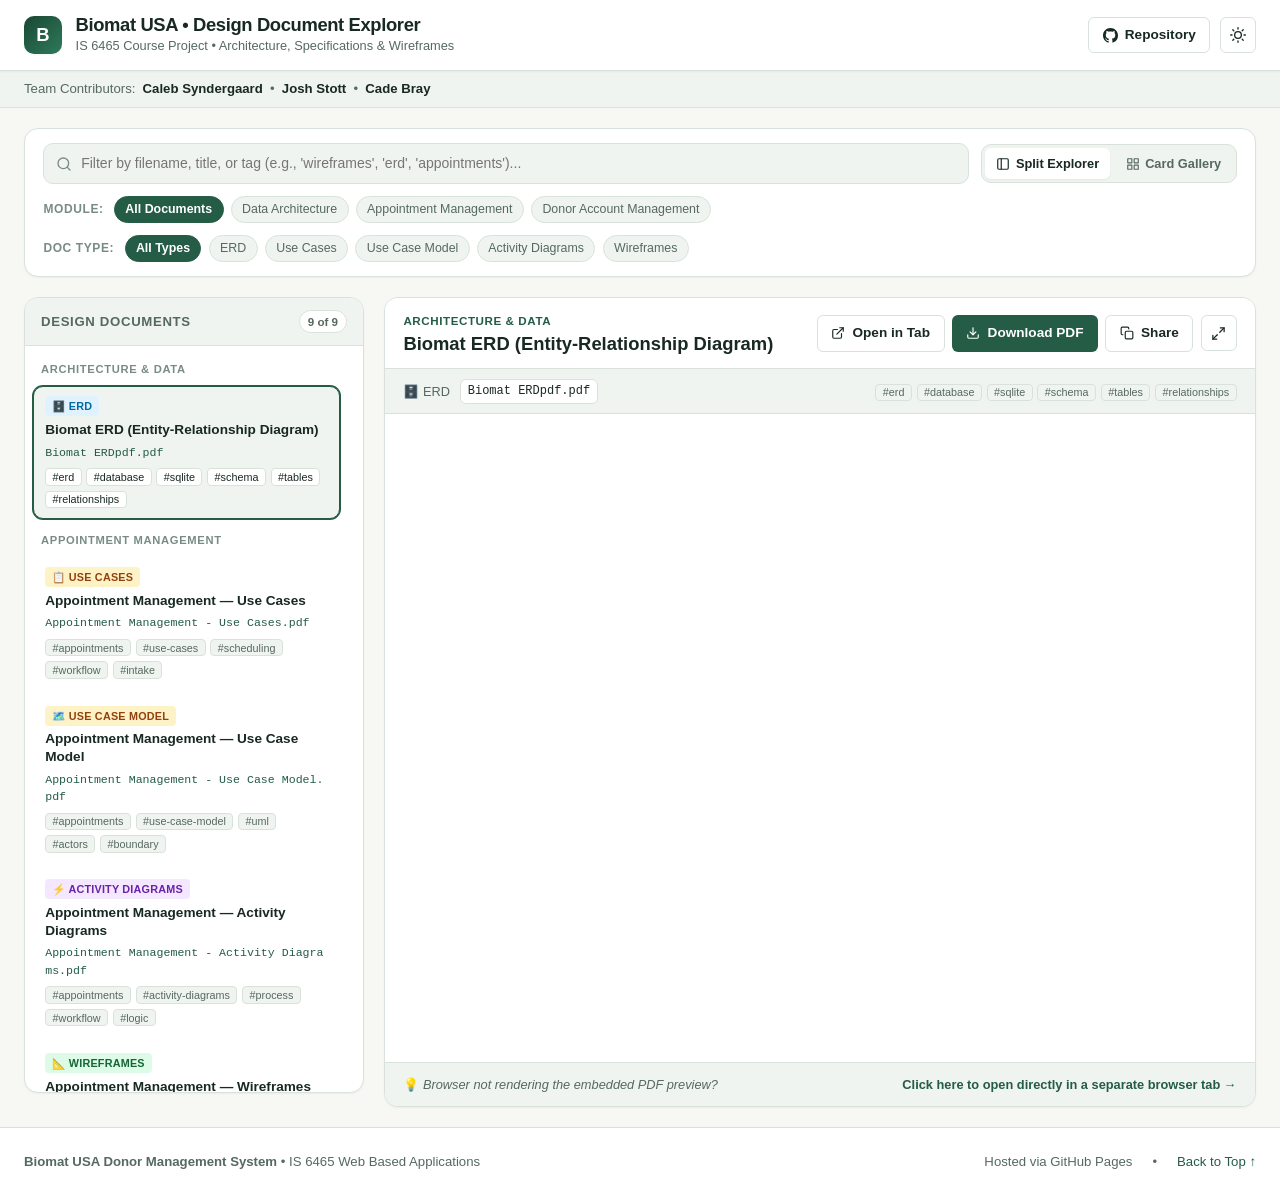
==== commit bb4c8834: "Cut some of the verbosity down." ====
--- a/docs/index.html
+++ b/docs/index.html
@@ -115,7 +115,6 @@
       min-block-size: 100vh;
     }
 
-    /* Accessibility focus styles */
     :focus-visible {
       outline: 3px solid var(--border-focus);
       outline-offset: 2px;
@@ -155,7 +154,7 @@
     .site-header {
       background: var(--bg-surface);
       border-bottom: 1px solid var(--border-color);
-      padding-block: 1rem;
+      padding-block: 0.9rem;
       padding-inline: 1.5rem;
       position: sticky;
       top: 0;
@@ -180,8 +179,8 @@
     }
 
     .brand-logo {
-      inline-size: 42px;
-      block-size: 42px;
+      inline-size: 38px;
+      block-size: 38px;
       border-radius: var(--radius-md);
       background: linear-gradient(135deg, #194733, #2f7a5b);
       color: #ffffff;
@@ -189,14 +188,14 @@
       align-items: center;
       justify-content: center;
       font-weight: 800;
-      font-size: 1.25rem;
+      font-size: 1.15rem;
       box-shadow: var(--shadow-sm);
       user-select: none;
     }
 
     .brand-text h1 {
       margin: 0;
-      font-size: 1.25rem;
+      font-size: 1.15rem;
       font-weight: 700;
       line-height: 1.2;
       letter-spacing: -0.02em;
@@ -204,7 +203,7 @@
 
     .brand-text p {
       margin: 0;
-      font-size: 0.825rem;
+      font-size: 0.8rem;
       color: var(--text-muted);
     }
 
@@ -219,10 +218,10 @@
       align-items: center;
       justify-content: center;
       gap: 0.45rem;
-      padding-block: 0.5rem;
-      padding-inline: 0.9rem;
+      padding-block: 0.45rem;
+      padding-inline: 0.85rem;
       border-radius: var(--radius-sm);
-      font-size: 0.875rem;
+      font-size: 0.85rem;
       font-weight: 600;
       cursor: pointer;
       border: 1px solid transparent;
@@ -256,19 +255,19 @@
     }
 
     .btn-icon {
-      padding: 0.5rem;
-      inline-size: 38px;
-      block-size: 38px;
+      padding: 0.45rem;
+      inline-size: 36px;
+      block-size: 36px;
       border-radius: var(--radius-sm);
     }
 
-    /* Sub-header / Meta banner */
+    /* Sub-header / Team Banner */
     .project-banner {
       background: var(--bg-surface-alt);
       border-bottom: 1px solid var(--border-color);
-      padding-block: 0.65rem;
+      padding-block: 0.5rem;
       padding-inline: 1.5rem;
-      font-size: 0.85rem;
+      font-size: 0.825rem;
       color: var(--text-muted);
     }
 
@@ -285,34 +284,13 @@
     .team-credits {
       display: flex;
       align-items: center;
-      gap: 0.5rem;
+      gap: 0.45rem;
       flex-wrap: wrap;
     }
 
     .team-badge {
       font-weight: 600;
       color: var(--text-main);
-    }
-
-    .stats-summary {
-      display: flex;
-      align-items: center;
-      gap: 1rem;
-      flex-wrap: wrap;
-    }
-
-    .stat-pill {
-      display: inline-flex;
-      align-items: center;
-      gap: 0.35rem;
-      background: var(--bg-surface);
-      border: 1px solid var(--border-color);
-      padding-block: 0.15rem;
-      padding-inline: 0.6rem;
-      border-radius: 9999px;
-      font-weight: 600;
-      color: var(--text-main);
-      font-size: 0.775rem;
     }
 
     /* App container */
@@ -321,7 +299,7 @@
       max-inline-size: 1440px;
       inline-size: 100%;
       margin-inline: auto;
-      padding-block: 1.5rem;
+      padding-block: 1.25rem;
       padding-inline: 1.5rem;
     }
 
@@ -330,18 +308,18 @@
       background: var(--bg-surface);
       border: 1px solid var(--border-color);
       border-radius: var(--radius-lg);
-      padding: 1rem 1.25rem;
+      padding: 0.9rem 1.15rem;
       box-shadow: var(--shadow-sm);
-      margin-block-end: 1.5rem;
+      margin-block-end: 1.25rem;
       display: flex;
       flex-direction: column;
-      gap: 0.85rem;
+      gap: 0.75rem;
     }
 
     .search-row {
       display: flex;
       align-items: safe center;
-      gap: 0.85rem;
+      gap: 0.75rem;
       flex-wrap: wrap;
     }
 
@@ -359,22 +337,22 @@
 
     .search-icon {
       position: absolute;
-      left: 0.85rem;
-      inline-size: 18px;
-      block-size: 18px;
+      left: 0.8rem;
+      inline-size: 16px;
+      block-size: 16px;
       color: var(--text-subtle);
       pointer-events: none;
     }
 
     .search-input {
       inline-size: 100%;
-      padding-block: 0.6rem;
-      padding-inline: 2.5rem 2rem;
+      padding-block: 0.55rem;
+      padding-inline: 2.3rem 2rem;
       border-radius: var(--radius-md);
       border: 1px solid var(--border-color);
       background-color: var(--bg-surface-alt);
       color: var(--text-main);
-      font-size: 0.9rem;
+      font-size: 0.875rem;
       transition: border-color var(--transition), background-color var(--transition);
     }
 
@@ -410,22 +388,22 @@
       background: var(--bg-surface-alt);
       border: 1px solid var(--border-color);
       border-radius: var(--radius-md);
-      padding: 0.25rem;
+      padding: 0.2rem;
     }
 
     .view-btn {
       background: none;
       border: none;
-      padding-block: 0.4rem;
-      padding-inline: 0.75rem;
-      font-size: 0.825rem;
+      padding-block: 0.35rem;
+      padding-inline: 0.7rem;
+      font-size: 0.8rem;
       font-weight: 600;
       color: var(--text-muted);
       border-radius: var(--radius-sm);
       cursor: pointer;
       display: flex;
       align-items: center;
-      gap: 0.4rem;
+      gap: 0.35rem;
       transition: all var(--transition);
     }
 
@@ -438,27 +416,27 @@
     .filter-pills-row {
       display: flex;
       align-items: safe center;
-      gap: 0.5rem;
+      gap: 0.45rem;
       flex-wrap: wrap;
     }
 
     .filter-label {
-      font-size: 0.775rem;
+      font-size: 0.75rem;
       text-transform: uppercase;
       letter-spacing: 0.05em;
       font-weight: 700;
       color: var(--text-subtle);
-      margin-inline-end: 0.25rem;
+      margin-inline-end: 0.2rem;
     }
 
     .filter-pill {
       background: var(--bg-surface-alt);
       border: 1px solid var(--border-color);
       color: var(--text-muted);
-      padding-block: 0.25rem;
-      padding-inline: 0.75rem;
+      padding-block: 0.2rem;
+      padding-inline: 0.65rem;
       border-radius: 9999px;
-      font-size: 0.8rem;
+      font-size: 0.775rem;
       font-weight: 500;
       cursor: pointer;
       transition: all var(--transition);
@@ -480,7 +458,7 @@
     .explorer-split {
       display: grid;
       grid-template-columns: 340px 1fr;
-      gap: 1.5rem;
+      gap: 1.25rem;
       align-items: start;
     }
 
@@ -500,12 +478,12 @@
       flex-direction: column;
       overflow: hidden;
       position: sticky;
-      top: 5.5rem;
-      max-block-size: calc(100vh - 7rem);
+      top: 5rem;
+      max-block-size: calc(100vh - 6.5rem);
     }
 
     .sidebar-header {
-      padding: 0.85rem 1rem;
+      padding: 0.75rem 1rem;
       border-bottom: 1px solid var(--border-color);
       display: flex;
       align-items: center;
@@ -515,7 +493,7 @@
 
     .sidebar-header h2 {
       margin: 0;
-      font-size: 0.875rem;
+      font-size: 0.825rem;
       font-weight: 700;
       text-transform: uppercase;
       letter-spacing: 0.05em;
@@ -523,31 +501,32 @@
     }
 
     .doc-count-tag {
-      font-size: 0.75rem;
+      font-size: 0.725rem;
       font-weight: 600;
       background: var(--bg-surface);
       border: 1px solid var(--border-color);
       padding: 0.1rem 0.5rem;
       border-radius: 9999px;
+      color: var(--text-muted);
     }
 
     .doc-list-scroll {
       overflow-y: auto;
       scrollbar-gutter: stable;
       overscroll-behavior: contain;
-      padding: 0.6rem;
+      padding: 0.5rem;
       display: flex;
       flex-direction: column;
-      gap: 0.4rem;
+      gap: 0.35rem;
     }
 
     .category-group-title {
-      font-size: 0.725rem;
+      font-size: 0.7rem;
       font-weight: 800;
       text-transform: uppercase;
       letter-spacing: 0.06em;
       color: var(--text-subtle);
-      padding: 0.5rem 0.6rem 0.2rem;
+      padding: 0.45rem 0.5rem 0.15rem;
     }
 
     .doc-item-btn {
@@ -556,11 +535,11 @@
       background: none;
       border: 1px solid transparent;
       border-radius: var(--radius-md);
-      padding: 0.7rem 0.75rem;
+      padding: 0.6rem 0.7rem;
       cursor: pointer;
       display: flex;
       flex-direction: column;
-      gap: 0.35rem;
+      gap: 0.3rem;
       transition: background-color var(--transition), border-color var(--transition);
       min-inline-size: 0;
     }
@@ -586,9 +565,9 @@
       display: inline-flex;
       align-items: center;
       gap: 0.25rem;
-      font-size: 0.7rem;
+      font-size: 0.675rem;
       font-weight: 700;
-      padding: 0.15rem 0.5rem;
+      padding: 0.12rem 0.45rem;
       border-radius: 4px;
       letter-spacing: 0.02em;
       text-transform: uppercase;
@@ -611,29 +590,44 @@
       color: var(--badge-wireframe-text);
     }
 
-    .doc-page-count {
-      font-size: 0.725rem;
-      color: var(--text-subtle);
-      font-weight: 500;
-    }
-
     .doc-item-title {
-      font-size: 0.875rem;
+      font-size: 0.85rem;
       font-weight: 600;
       color: var(--text-main);
-      line-height: 1.35;
+      line-height: 1.3;
       min-inline-size: 0;
       word-break: break-word;
     }
 
-    .doc-item-desc {
-      font-size: 0.75rem;
+    .doc-item-filename {
+      font-family: var(--font-mono);
+      font-size: 0.725rem;
+      color: var(--primary);
+      word-break: break-all;
+    }
+
+    .tag-list {
+      display: flex;
+      flex-wrap: wrap;
+      gap: 0.3rem;
+      margin-block-start: 0.15rem;
+    }
+
+    .tag-pill {
+      font-size: 0.675rem;
+      background: var(--bg-surface-alt);
+      border: 1px solid var(--border-color);
       color: var(--text-muted);
-      line-height: 1.35;
-      display: -webkit-box;
-      -webkit-line-clamp: 2;
-      -webkit-box-orient: vertical;
-      overflow: hidden;
+      padding-block: 0.05rem;
+      padding-inline: 0.4rem;
+      border-radius: 4px;
+      line-height: 1.3;
+    }
+
+    .doc-item-btn.active .tag-pill {
+      background: var(--bg-surface);
+      color: var(--text-main);
+      border-color: var(--border-color);
     }
 
     /* Main Viewer Panel */
@@ -649,7 +643,7 @@
     }
 
     .viewer-toolbar {
-      padding: 0.9rem 1.25rem;
+      padding: 0.85rem 1.15rem;
       border-bottom: 1px solid var(--border-color);
       background: var(--bg-surface);
       display: flex;
@@ -665,17 +659,17 @@
     }
 
     .viewer-breadcrumb {
-      font-size: 0.75rem;
+      font-size: 0.725rem;
       font-weight: 600;
       text-transform: uppercase;
       letter-spacing: 0.05em;
       color: var(--primary);
-      margin-block-end: 0.2rem;
+      margin-block-end: 0.15rem;
     }
 
     .viewer-title {
       margin: 0;
-      font-size: 1.25rem;
+      font-size: 1.15rem;
       font-weight: 700;
       color: var(--text-main);
       line-height: 1.25;
@@ -685,29 +679,28 @@
     .viewer-actions {
       display: flex;
       align-items: safe center;
-      gap: 0.5rem;
+      gap: 0.45rem;
       flex-wrap: wrap;
     }
 
     .viewer-info-strip {
       background: var(--bg-surface-alt);
       border-bottom: 1px solid var(--border-color);
-      padding: 0.75rem 1.25rem;
-      font-size: 0.85rem;
+      padding: 0.6rem 1.15rem;
+      font-size: 0.8rem;
       color: var(--text-muted);
       display: flex;
       align-items: center;
       justify-content: space-between;
-      gap: 1rem;
-      flex-wrap: wrap;
-    }
-
-    .viewer-meta-tags {
-      display: flex;
-      align-items: center;
       gap: 0.75rem;
       flex-wrap: wrap;
-      font-size: 0.8rem;
+    }
+
+    .viewer-meta-tags {
+      display: flex;
+      align-items: center;
+      gap: 0.6rem;
+      flex-wrap: wrap;
     }
 
     .viewer-meta-item {
@@ -717,18 +710,30 @@
       color: var(--text-muted);
     }
 
+    .viewer-filename-badge {
+      font-family: var(--font-mono);
+      font-size: 0.75rem;
+      background: var(--bg-surface);
+      border: 1px solid var(--border-color);
+      padding-block: 0.15rem;
+      padding-inline: 0.45rem;
+      border-radius: var(--radius-sm);
+      color: var(--text-main);
+      word-break: break-all;
+    }
+
     /* Embedded PDF frame */
     .pdf-frame-container {
       position: relative;
       background: #3f4744;
       inline-size: 100%;
-      block-size: 780px;
+      block-size: 800px;
       min-block-size: 550px;
     }
 
     @media (max-height: 900px) {
       .pdf-frame-container {
-        block-size: 70vh;
+        block-size: 72vh;
       }
     }
 
@@ -740,9 +745,9 @@
       background: var(--bg-surface);
     }
 
-    /* Fallback banner for browsers/mobiles that do not display PDF inline */
+    /* Fallback banner */
     .viewer-fallback-banner {
-      padding: 0.85rem 1.25rem;
+      padding: 0.75rem 1.15rem;
       background: var(--bg-surface-alt);
       border-top: 1px solid var(--border-color);
       display: flex;
@@ -750,7 +755,7 @@
       justify-content: space-between;
       gap: 1rem;
       flex-wrap: wrap;
-      font-size: 0.825rem;
+      font-size: 0.8rem;
       color: var(--text-muted);
     }
 
@@ -761,19 +766,19 @@
     /* Grid View Gallery */
     .grid-gallery {
       display: grid;
-      grid-template-columns: repeat(auto-fill, minmax(320px, 1fr));
-      gap: 1.25rem;
+      grid-template-columns: repeat(auto-fill, minmax(300px, 1fr));
+      gap: 1.15rem;
     }
 
     .card {
       background: var(--bg-surface);
       border: 1px solid var(--border-color);
       border-radius: var(--radius-lg);
-      padding: 1.25rem;
+      padding: 1.15rem;
       box-shadow: var(--shadow-sm);
       display: flex;
       flex-direction: column;
-      gap: 0.75rem;
+      gap: 0.65rem;
       transition: transform var(--transition), box-shadow var(--transition), border-color var(--transition);
       position: relative;
     }
@@ -793,48 +798,44 @@
 
     .card-title {
       margin: 0;
-      font-size: 1.05rem;
+      font-size: 0.95rem;
       font-weight: 700;
       color: var(--text-main);
-      line-height: 1.35;
+      line-height: 1.3;
     }
 
     .card-category {
-      font-size: 0.75rem;
+      font-size: 0.7rem;
       font-weight: 600;
       text-transform: uppercase;
       letter-spacing: 0.05em;
       color: var(--primary);
-      margin-block-end: 0.25rem;
-    }
-
-    .card-desc {
-      font-size: 0.825rem;
-      color: var(--text-muted);
-      line-height: 1.45;
-      flex: 1 0 auto;
+      margin-block-end: 0.15rem;
+    }
+
+    .card-filename {
+      font-family: var(--font-mono);
+      font-size: 0.725rem;
+      color: var(--primary);
+      word-break: break-all;
+    }
+
+    .card-tags {
+      display: flex;
+      flex-wrap: wrap;
+      gap: 0.3rem;
+      margin-block-start: auto;
+      padding-block-start: 0.4rem;
     }
 
     .card-footer {
       border-top: 1px solid var(--border-color);
-      padding-block-start: 0.75rem;
-      margin-block-start: auto;
+      padding-block-start: 0.65rem;
+      margin-block-start: 0.35rem;
       display: flex;
       align-items: center;
-      justify-content: space-between;
-      gap: 0.5rem;
-      flex-wrap: wrap;
-    }
-
-    .card-meta {
-      font-size: 0.775rem;
-      color: var(--text-subtle);
-    }
-
-    .card-actions {
-      display: flex;
-      align-items: center;
-      gap: 0.4rem;
+      justify-content: flex-end;
+      gap: 0.45rem;
     }
 
     /* Empty state */
@@ -860,17 +861,17 @@
       block-size: 100vh;
     }
     .doc-viewer-panel:fullscreen .pdf-frame-container {
-      block-size: calc(100vh - 120px);
+      block-size: calc(100vh - 110px);
     }
 
     /* Footer */
     .site-footer {
       background: var(--bg-surface);
       border-top: 1px solid var(--border-color);
-      padding-block: 2rem;
+      padding-block: 1.5rem;
       padding-inline: 1.5rem;
       margin-block-start: auto;
-      font-size: 0.85rem;
+      font-size: 0.825rem;
       color: var(--text-muted);
     }
 
@@ -898,10 +899,10 @@
       right: 1.5rem;
       background: var(--primary-hover);
       color: #ffffff;
-      padding: 0.6rem 1.1rem;
+      padding: 0.55rem 1rem;
       border-radius: var(--radius-md);
       box-shadow: var(--shadow-lg);
-      font-size: 0.85rem;
+      font-size: 0.825rem;
       font-weight: 600;
       z-index: 9999;
       opacity: 0;
@@ -931,14 +932,14 @@
 
       <div class="header-actions">
         <a href="https://github.com" target="_blank" rel="noopener noreferrer" class="btn btn-outline" id="repo-link" title="View Source on GitHub">
-          <svg width="16" height="16" viewBox="0 0 24 24" fill="currentColor" aria-hidden="true">
+          <svg width="15" height="15" viewBox="0 0 24 24" fill="currentColor" aria-hidden="true">
             <path d="M12 0C5.37 0 0 5.37 0 12c0 5.31 3.435 9.795 8.205 11.385.6.105.825-.255.825-.57 0-.285-.015-1.23-.015-2.235-3.015.555-3.795-.735-4.035-1.41-.135-.345-.72-1.41-1.23-1.695-.42-.225-1.02-.78-.015-.795.945-.015 1.62.87 1.845 1.23 1.08 1.815 2.805 1.305 3.495.99.105-.78.42-1.305.765-1.605-2.67-.3-5.46-1.335-5.46-5.925 0-1.305.465-2.385 1.23-3.225-.12-.3-.54-1.53.12-3.18 0 0 1.005-.315 3.3 1.23.96-.27 1.98-.405 3-.405s2.04.135 3 .405c2.295-1.56 3.3-1.23 3.3-1.23.66 1.65.24 2.88.12 3.18.765.84 1.23 1.905 1.23 3.225 0 4.605-2.805 5.625-5.475 5.925.435.375.81 1.095.81 2.22 0 1.605-.015 2.895-.015 3.3 0 .315.225.69.825.57A12.02 12.02 0 0024 12c0-6.63-5.37-12-12-12z"/>
           </svg>
           <span>Repository</span>
         </a>
 
         <button type="button" class="btn btn-outline btn-icon" id="theme-toggle" aria-label="Toggle dark/light theme" title="Toggle Theme">
-          <svg class="theme-icon-light" width="18" height="18" viewBox="0 0 24 24" fill="none" stroke="currentColor" stroke-width="2" stroke-linecap="round" stroke-linejoin="round" aria-hidden="true">
+          <svg class="theme-icon-light" width="16" height="16" viewBox="0 0 24 24" fill="none" stroke="currentColor" stroke-width="2" stroke-linecap="round" stroke-linejoin="round" aria-hidden="true">
             <circle cx="12" cy="12" r="5"></circle>
             <line x1="12" y1="1" x2="12" y2="3"></line>
             <line x1="12" y1="21" x2="12" y2="23"></line>
@@ -962,11 +963,6 @@
         <span class="team-badge">Caleb Syndergaard</span> &bull;
         <span class="team-badge">Josh Stott</span> &bull;
         <span class="team-badge">Cade Bray</span>
-      </div>
-      <div class="stats-summary">
-        <span class="stat-pill">📄 9 Documents</span>
-        <span class="stat-pill">📑 45 Total Pages</span>
-        <span class="stat-pill">🗄️ SQLite Data Model</span>
       </div>
     </div>
   </aside>
@@ -986,10 +982,10 @@
               type="search" 
               id="doc-search" 
               class="search-input" 
-              placeholder="Filter by keyword (e.g., 'wireframes', 'erd', 'appointment', 'donor', 'activity')..." 
+              placeholder="Filter by filename, title, or tag (e.g., 'wireframes', 'erd', 'appointments')..." 
               autocomplete="off"
               spellcheck="false"
-              aria-label="Filter documents by title, category, or tags"
+              aria-label="Filter documents by filename, title, category, or tags"
             >
             <button type="button" id="clear-search" class="clear-search-btn" aria-label="Clear search">✕</button>
           </div>
@@ -997,14 +993,14 @@
 
         <div class="view-toggles" role="group" aria-label="Display View Layout">
           <button type="button" class="view-btn active" id="btn-view-split" aria-pressed="true">
-            <svg width="15" height="15" viewBox="0 0 24 24" fill="none" stroke="currentColor" stroke-width="2" stroke-linecap="round" stroke-linejoin="round" aria-hidden="true">
+            <svg width="14" height="14" viewBox="0 0 24 24" fill="none" stroke="currentColor" stroke-width="2" stroke-linecap="round" stroke-linejoin="round" aria-hidden="true">
               <rect x="3" y="3" width="18" height="18" rx="2" ry="2"></rect>
               <line x1="9" y1="3" x2="9" y2="21"></line>
             </svg>
             <span>Split Explorer</span>
           </button>
           <button type="button" class="view-btn" id="btn-view-grid" aria-pressed="false">
-            <svg width="15" height="15" viewBox="0 0 24 24" fill="none" stroke="currentColor" stroke-width="2" stroke-linecap="round" stroke-linejoin="round" aria-hidden="true">
+            <svg width="14" height="14" viewBox="0 0 24 24" fill="none" stroke="currentColor" stroke-width="2" stroke-linecap="round" stroke-linejoin="round" aria-hidden="true">
               <rect x="3" y="3" width="7" height="7"></rect>
               <rect x="14" y="3" width="7" height="7"></rect>
               <rect x="14" y="14" width="7" height="7"></rect>
@@ -1018,10 +1014,10 @@
       <!-- Category Filter Pills -->
       <div class="filter-pills-row" role="group" aria-label="Category Filters">
         <span class="filter-label">Module:</span>
-        <button type="button" class="filter-pill active" data-category="all">All Documents (<span id="count-all">9</span>)</button>
-        <button type="button" class="filter-pill" data-category="Architecture & Data">Data Architecture (<span id="count-arch">1</span>)</button>
-        <button type="button" class="filter-pill" data-category="Appointment Management">Appointment Management (<span id="count-app">4</span>)</button>
-        <button type="button" class="filter-pill" data-category="Donor Account Management">Donor Account Management (<span id="count-donor">4</span>)</button>
+        <button type="button" class="filter-pill active" data-category="all">All Documents</button>
+        <button type="button" class="filter-pill" data-category="Architecture & Data">Data Architecture</button>
+        <button type="button" class="filter-pill" data-category="Appointment Management">Appointment Management</button>
+        <button type="button" class="filter-pill" data-category="Donor Account Management">Donor Account Management</button>
       </div>
 
       <!-- Type Filter Pills -->
@@ -1042,7 +1038,7 @@
       <nav class="doc-sidebar" aria-label="Document List">
         <div class="sidebar-header">
           <h2>Design Documents</h2>
-          <span class="doc-count-tag" id="sidebar-match-count">9 of 9</span>
+          <span class="doc-count-tag" id="sidebar-match-count">9 Documents</span>
         </div>
         <div class="doc-list-scroll" id="doc-list-container" role="listbox" aria-label="Selectable Document List">
           <!-- Populated by JavaScript -->
@@ -1058,7 +1054,7 @@
           </div>
           <div class="viewer-actions">
             <a href="#" id="action-open-tab" target="_blank" rel="noopener noreferrer" class="btn btn-outline" title="Open PDF in a new browser tab">
-              <svg width="15" height="15" viewBox="0 0 24 24" fill="none" stroke="currentColor" stroke-width="2" stroke-linecap="round" stroke-linejoin="round" aria-hidden="true">
+              <svg width="14" height="14" viewBox="0 0 24 24" fill="none" stroke="currentColor" stroke-width="2" stroke-linecap="round" stroke-linejoin="round" aria-hidden="true">
                 <path d="M18 13v6a2 2 0 0 1-2 2H5a2 2 0 0 1-2-2V8a2 2 0 0 1 2-2h6"></path>
                 <polyline points="15 3 21 3 21 9"></polyline>
                 <line x1="10" y1="14" x2="21" y2="3"></line>
@@ -1066,7 +1062,7 @@
               <span>Open in Tab</span>
             </a>
             <a href="#" id="action-download" download class="btn btn-primary" title="Download this PDF file">
-              <svg width="15" height="15" viewBox="0 0 24 24" fill="none" stroke="currentColor" stroke-width="2" stroke-linecap="round" stroke-linejoin="round" aria-hidden="true">
+              <svg width="14" height="14" viewBox="0 0 24 24" fill="none" stroke="currentColor" stroke-width="2" stroke-linecap="round" stroke-linejoin="round" aria-hidden="true">
                 <path d="M21 15v4a2 2 0 0 1-2 2H5a2 2 0 0 1-2-2v-4"></path>
                 <polyline points="7 10 12 15 17 10"></polyline>
                 <line x1="12" y1="15" x2="12" y2="3"></line>
@@ -1074,14 +1070,14 @@
               <span>Download PDF</span>
             </a>
             <button type="button" id="action-copy-link" class="btn btn-outline" title="Copy link to this document">
-              <svg width="15" height="15" viewBox="0 0 24 24" fill="none" stroke="currentColor" stroke-width="2" stroke-linecap="round" stroke-linejoin="round" aria-hidden="true">
+              <svg width="14" height="14" viewBox="0 0 24 24" fill="none" stroke="currentColor" stroke-width="2" stroke-linecap="round" stroke-linejoin="round" aria-hidden="true">
                 <rect x="9" y="9" width="13" height="13" rx="2" ry="2"></rect>
                 <path d="M5 15H4a2 2 0 0 1-2-2V4a2 2 0 0 1 2-2h9a2 2 0 0 1 2 2v1"></path>
               </svg>
               <span>Share</span>
             </button>
             <button type="button" id="action-fullscreen" class="btn btn-outline btn-icon" title="Toggle Fullscreen Viewer" aria-label="Toggle Fullscreen">
-              <svg width="16" height="16" viewBox="0 0 24 24" fill="none" stroke="currentColor" stroke-width="2" stroke-linecap="round" stroke-linejoin="round" aria-hidden="true">
+              <svg width="15" height="15" viewBox="0 0 24 24" fill="none" stroke="currentColor" stroke-width="2" stroke-linecap="round" stroke-linejoin="round" aria-hidden="true">
                 <polyline points="15 3 21 3 21 9"></polyline>
                 <polyline points="9 21 3 21 3 15"></polyline>
                 <line x1="21" y1="3" x2="14" y2="10"></line>
@@ -1093,13 +1089,10 @@
 
         <div class="viewer-info-strip">
           <div class="viewer-meta-tags">
-            <span class="viewer-meta-item" id="active-pages">📄 1 Page</span>
-            <span class="viewer-meta-item" id="active-size">💾 60.9 KB</span>
             <span class="viewer-meta-item" id="active-type-badge">🗄️ ERD</span>
+            <code class="viewer-filename-badge" id="active-filename">Biomat ERDpdf.pdf</code>
           </div>
-          <div id="active-description" style="max-inline-size: 700px; font-size: 0.825rem;">
-            Database Entity-Relationship Diagram modeling tables and foreign key relationships.
-          </div>
+          <div id="active-tags" class="tag-list"></div>
         </div>
 
         <!-- Embedded PDF Viewer -->
@@ -1151,7 +1144,7 @@
     (function () {
       "use strict";
 
-      // Design Documents Registry with metadata
+      // Design Documents Registry
       const documents = [
         {
           id: "biomat-erd",
@@ -1161,10 +1154,7 @@
           type: "ERD",
           badgeClass: "badge-erd",
           typeIcon: "🗄️",
-          pages: 1,
-          size: "60.9 KB",
-          description: "Database Entity-Relationship Diagram detailing SQLite tables (users, donors, centers, appointments, donations, personnel, compensation) and foreign key relationships.",
-          tags: ["erd", "database", "sqlite", "schema", "tables", "relationships", "architecture"]
+          tags: ["erd", "database", "sqlite", "schema", "tables", "relationships"]
         },
         {
           id: "appointment-use-cases",
@@ -1174,10 +1164,7 @@
           type: "Use Cases",
           badgeClass: "badge-usecases",
           typeIcon: "📋",
-          pages: 10,
-          size: "150.9 KB",
-          description: "Comprehensive use case specifications detailing scheduling, slot availability, rescheduling, cancellations, walk-ins, and donor intake flows.",
-          tags: ["appointment", "use cases", "specifications", "scheduling", "workflow", "preconditions"]
+          tags: ["appointments", "use-cases", "scheduling", "workflow", "intake"]
         },
         {
           id: "appointment-use-case-model",
@@ -1187,10 +1174,7 @@
           type: "Use Case Model",
           badgeClass: "badge-usecases",
           typeIcon: "🗺️",
-          pages: 2,
-          size: "127.1 KB",
-          description: "UML use case diagrams mapping system boundaries and actor interactions (Donors, Staff, Medical Personnel) for appointment workflows.",
-          tags: ["appointment", "use case model", "uml", "actors", "diagram", "boundary"]
+          tags: ["appointments", "use-case-model", "uml", "actors", "boundary"]
         },
         {
           id: "appointment-activity-diagrams",
@@ -1200,10 +1184,7 @@
           type: "Activity Diagrams",
           badgeClass: "badge-activity",
           typeIcon: "⚡",
-          pages: 5,
-          size: "255.3 KB",
-          description: "Visual UML activity flows illustrating appointment scheduling, verification, check-in, and slot management logic.",
-          tags: ["appointment", "activity diagrams", "process", "workflow", "swimlanes", "logic"]
+          tags: ["appointments", "activity-diagrams", "process", "workflow", "logic"]
         },
         {
           id: "appointment-wireframes",
@@ -1213,10 +1194,7 @@
           type: "Wireframes",
           badgeClass: "badge-wireframes",
           typeIcon: "📐",
-          pages: 5,
-          size: "271.5 KB",
-          description: "UI/UX wireframes demonstrating donation center selection, time slot picking, appointment booking receipts, and status management.",
-          tags: ["appointment", "wireframes", "ui", "ux", "mockups", "screens", "prototype"]
+          tags: ["appointments", "wireframes", "ui", "ux", "mockups", "screens"]
         },
         {
           id: "donor-use-cases",
@@ -1226,10 +1204,7 @@
           type: "Use Cases",
           badgeClass: "badge-usecases",
           typeIcon: "📋",
-          pages: 9,
-          size: "156.3 KB",
-          description: "Complete use case specifications covering donor self-registration, credential management, profile updates, and health questionnaires.",
-          tags: ["donor", "account", "use cases", "registration", "profile", "specifications", "security"]
+          tags: ["donors", "accounts", "use-cases", "registration", "profile", "security"]
         },
         {
           id: "donor-use-case-model",
@@ -1239,10 +1214,7 @@
           type: "Use Case Model",
           badgeClass: "badge-usecases",
           typeIcon: "🗺️",
-          pages: 2,
-          size: "220.4 KB",
-          description: "UML use case model detailing user authentication, profile self-service, account recovery, and administrative account controls.",
-          tags: ["donor", "account", "use case model", "uml", "actors", "diagram", "authentication"]
+          tags: ["donors", "accounts", "use-case-model", "uml", "actors", "auth"]
         },
         {
           id: "donor-activity-diagrams",
@@ -1252,10 +1224,7 @@
           type: "Activity Diagrams",
           badgeClass: "badge-activity",
           typeIcon: "⚡",
-          pages: 6,
-          size: "308.9 KB",
-          description: "Process flows and activity diagrams for donor sign-up validation, profile edits, password updates, and account self-deletion.",
-          tags: ["donor", "account", "activity diagrams", "process", "workflow", "validation", "logic"]
+          tags: ["donors", "accounts", "activity-diagrams", "process", "workflow", "validation"]
         },
         {
           id: "donor-wireframes",
@@ -1265,10 +1234,7 @@
           type: "Wireframes",
           badgeClass: "badge-wireframes",
           typeIcon: "📐",
-          pages: 5,
-          size: "455.0 KB",
-          description: "Screen mockups and UI wireframes for donor registration, secure login, profile overview dashboard, medical screening questionnaires, and account settings.",
-          tags: ["donor", "account", "wireframes", "ui", "ux", "dashboard", "screens", "mockups"]
+          tags: ["donors", "accounts", "wireframes", "ui", "ux", "dashboard", "screens"]
         }
       ];
 
@@ -1277,7 +1243,7 @@
       let activeCategory = "all";
       let activeType = "all";
       let searchQuery = "";
-      let activeView = "split"; // 'split' or 'grid'
+      let activeView = "split";
 
       // DOM Elements
       const docSearchInput = document.getElementById("doc-search");
@@ -1293,10 +1259,9 @@
       const pdfFrame = document.getElementById("pdf-frame");
       const activeTitle = document.getElementById("active-title");
       const activeCategoryBreadcrumb = document.getElementById("active-category");
-      const activePages = document.getElementById("active-pages");
-      const activeSize = document.getElementById("active-size");
+      const activeFilename = document.getElementById("active-filename");
       const activeTypeBadge = document.getElementById("active-type-badge");
-      const activeDescription = document.getElementById("active-description");
+      const activeTags = document.getElementById("active-tags");
       const actionOpenTab = document.getElementById("action-open-tab");
       const actionDownload = document.getElementById("action-download");
       const actionCopyLink = document.getElementById("action-copy-link");
@@ -1315,22 +1280,19 @@
       function getFilteredDocuments() {
         const query = searchQuery.trim().toLowerCase();
         return documents.filter(doc => {
-          // Category filter
           if (activeCategory !== "all" && doc.category !== activeCategory) {
             return false;
           }
-          // Type filter
           if (activeType !== "all" && doc.type !== activeType) {
             return false;
           }
-          // Search query
           if (query) {
             const inTitle = doc.title.toLowerCase().includes(query);
+            const inFilename = doc.filename.toLowerCase().includes(query);
             const inCategory = doc.category.toLowerCase().includes(query);
             const inType = doc.type.toLowerCase().includes(query);
-            const inDesc = doc.description.toLowerCase().includes(query);
             const inTags = doc.tags.some(tag => tag.toLowerCase().includes(query));
-            return inTitle || inCategory || inType || inDesc || inTags;
+            return inTitle || inFilename || inCategory || inType || inTags;
           }
           return true;
         });
@@ -1347,10 +1309,9 @@
         // Update viewer texts and links
         activeTitle.textContent = doc.title;
         activeCategoryBreadcrumb.textContent = doc.category;
-        activePages.textContent = "📄 " + doc.pages + (doc.pages === 1 ? " Page" : " Pages");
-        activeSize.textContent = "💾 " + doc.size;
+        activeFilename.textContent = doc.filename;
         activeTypeBadge.textContent = doc.typeIcon + " " + doc.type;
-        activeDescription.textContent = doc.description;
+        activeTags.innerHTML = doc.tags.map(t => `<span class="tag-pill">#${t}</span>`).join("");
 
         actionOpenTab.href = encodedUrl;
         fallbackOpenLink.href = encodedUrl;
@@ -1385,8 +1346,8 @@
         if (filtered.length === 0) {
           docListContainer.innerHTML = `
             <div style="padding: 1.5rem 1rem; text-align: center; color: var(--text-muted); font-size: 0.85rem;">
-              No documents match your search filters.<br>
-              <button type="button" class="btn btn-outline" id="reset-filters-btn" style="margin-block-start: 0.75rem; font-size: 0.775rem;">Reset Filters</button>
+              No documents match your filters.<br>
+              <button type="button" class="btn btn-outline" id="reset-filters-btn" style="margin-block-start: 0.75rem; font-size: 0.75rem;">Reset Filters</button>
             </div>
           `;
           const resetBtn = document.getElementById("reset-filters-btn");
@@ -1422,15 +1383,16 @@
             btn.innerHTML = `
               <div class="doc-item-top">
                 <span class="doc-type-badge ${doc.badgeClass}">${doc.typeIcon} ${doc.type}</span>
-                <span class="doc-page-count">${doc.pages}p &bull; ${doc.size}</span>
               </div>
               <div class="doc-item-title">${doc.title}</div>
-              <div class="doc-item-desc">${doc.description}</div>
+              <div class="doc-item-filename">${doc.filename}</div>
+              <div class="tag-list">
+                ${doc.tags.map(tag => `<span class="tag-pill">#${tag}</span>`).join("")}
+              </div>
             `;
 
             btn.addEventListener("click", () => {
               selectDocument(doc.id);
-              // On mobile, scroll viewer into view
               if (window.innerWidth <= 980) {
                 viewerContainer.scrollIntoView({ behavior: "smooth" });
               }
@@ -1440,7 +1402,6 @@
           });
         });
 
-        // If the currently active doc is filtered out, select the first visible doc
         const isCurrentVisible = filtered.some(d => d.id === activeDocId);
         if (!isCurrentVisible && filtered.length > 0) {
           selectDocument(filtered[0].id, false);
@@ -1457,7 +1418,7 @@
             <div class="empty-state">
               <div class="empty-state-icon">🔍</div>
               <h3>No matching documents</h3>
-              <p>Try searching for a different keyword or resetting your category/type filters.</p>
+              <p>Try searching for a different keyword or resetting your filters.</p>
               <button type="button" class="btn btn-outline" id="grid-reset-filters-btn" style="margin-block-start: 1rem;">Reset Filters</button>
             </div>
           `;
@@ -1481,17 +1442,17 @@
               </div>
               <span class="doc-type-badge ${doc.badgeClass}">${doc.typeIcon} ${doc.type}</span>
             </div>
-            <div class="card-desc">${doc.description}</div>
+            <div class="card-filename">${doc.filename}</div>
+            <div class="card-tags">
+              ${doc.tags.map(tag => `<span class="tag-pill">#${tag}</span>`).join("")}
+            </div>
             <div class="card-footer">
-              <span class="card-meta">📄 ${doc.pages} ${doc.pages === 1 ? "page" : "pages"} &bull; 💾 ${doc.size}</span>
-              <div class="card-actions">
-                <button type="button" class="btn btn-outline preview-btn" data-doc-id="${doc.id}">
-                  Preview
-                </button>
-                <a href="${encodedUrl}" target="_blank" rel="noopener noreferrer" class="btn btn-primary" title="Open in new tab">
-                  Open ↗
-                </a>
-              </div>
+              <button type="button" class="btn btn-outline preview-btn" data-doc-id="${doc.id}">
+                Preview
+              </button>
+              <a href="${encodedUrl}" target="_blank" rel="noopener noreferrer" class="btn btn-primary" title="Open in new tab">
+                Open ↗
+              </a>
             </div>
           `;
 
@@ -1644,7 +1605,8 @@
 
         // Copy Share Link
         actionCopyLink.addEventListener("click", () => {
-          const url = window.location.origin + window.location.pathname + "#doc=" + encodeURIComponent(documents.find(d => d.id === activeDocId).filename);
+          const activeDoc = documents.find(d => d.id === activeDocId);
+          const url = window.location.origin + window.location.pathname + "#doc=" + encodeURIComponent(activeDoc.filename);
           if (navigator.clipboard && navigator.clipboard.writeText) {
             navigator.clipboard.writeText(url).then(() => {
               showToast("Direct link copied to clipboard!");
@@ -1684,7 +1646,6 @@
 
         // Keyboard navigation shortcuts
         window.addEventListener("keydown", (e) => {
-          // Focus search on '/'
           if (e.key === "/" && document.activeElement !== docSearchInput) {
             e.preventDefault();
             docSearchInput.focus();
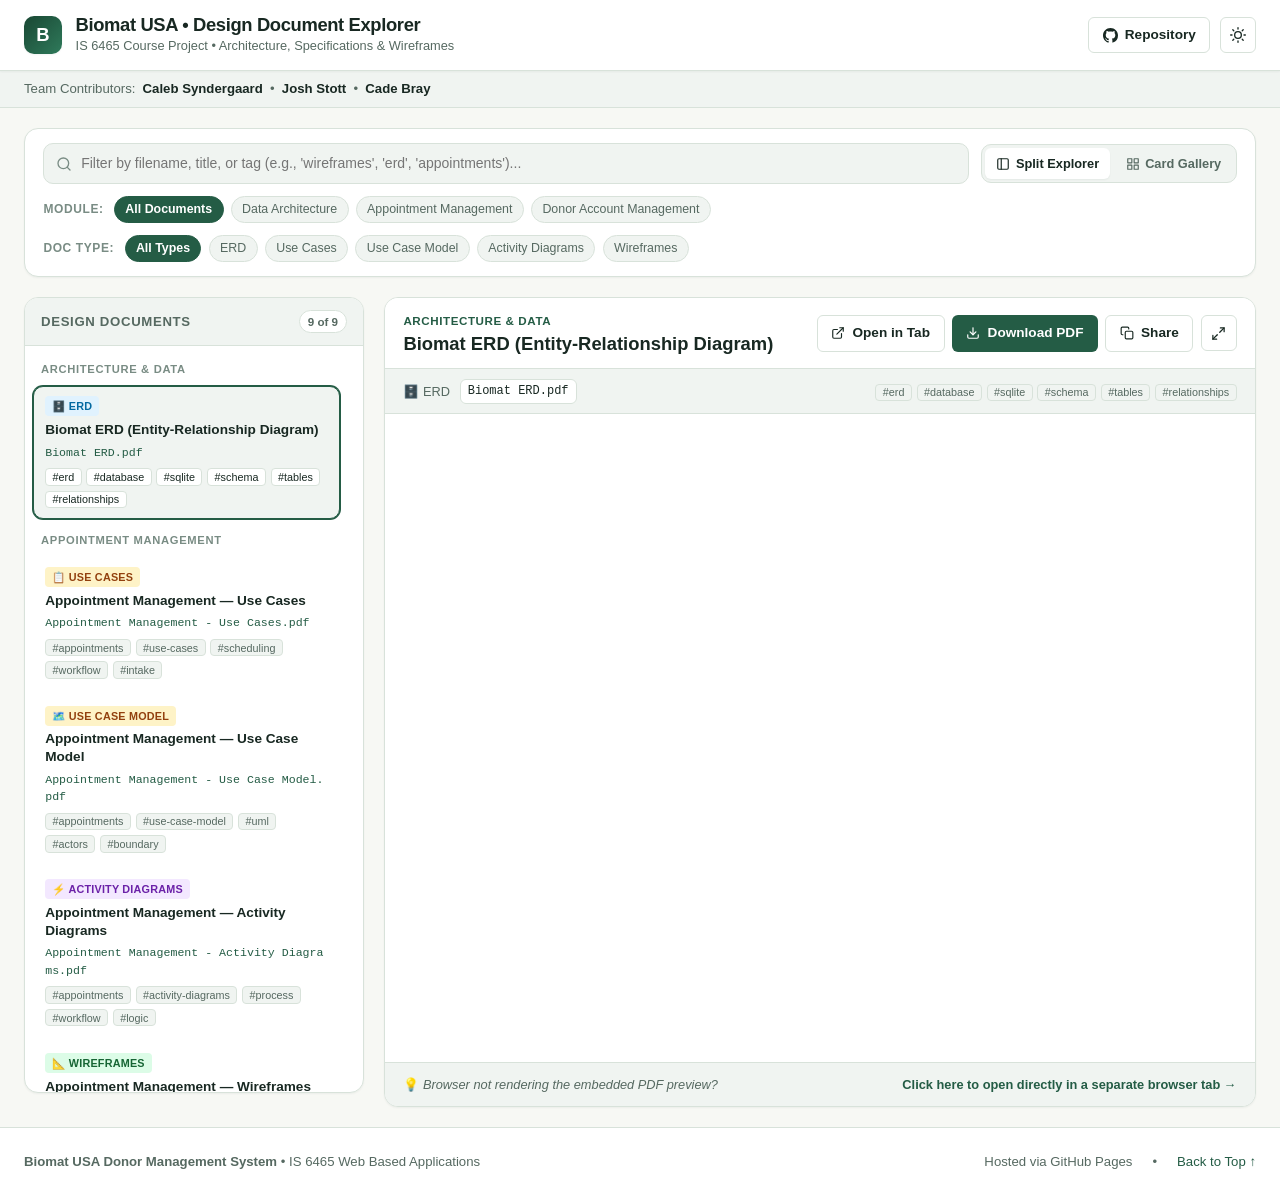
==== commit a1eadee0: "Had to correct the static names." ====
--- a/docs/index.html
+++ b/docs/index.html
@@ -1,9 +1,11 @@
 <!DOCTYPE html>
 <html lang="en">
+
 <head>
   <meta charset="UTF-8">
   <meta name="viewport" content="width=device-width, initial-scale=1.0">
-  <meta name="description" content="Design document explorer for Biomat USA Donor Services course project (IS 6465). View and download system ERD, use cases, activity diagrams, and wireframes.">
+  <meta name="description"
+    content="Design document explorer for Biomat USA Donor Services course project (IS 6465). View and download system ERD, use cases, activity diagrams, and wireframes.">
   <title>Biomat USA — System Design Document Explorer</title>
   <style>
     :root {
@@ -96,7 +98,9 @@
       }
     }
 
-    *, *::before, *::after {
+    *,
+    *::before,
+    *::after {
       box-sizing: border-box;
     }
 
@@ -130,7 +134,9 @@
       text-decoration: underline;
     }
 
-    button, input, select {
+    button,
+    input,
+    select {
       font: inherit;
     }
 
@@ -146,6 +152,7 @@
       transition: top 0.2s ease;
       font-weight: 600;
     }
+
     .skip-link:focus {
       top: 1rem;
     }
@@ -238,6 +245,7 @@
       background-color: var(--primary);
       color: var(--primary-contrast);
     }
+
     .btn-primary:hover {
       background-color: var(--primary-hover);
       text-decoration: none;
@@ -248,6 +256,7 @@
       border-color: var(--border-color);
       color: var(--text-main);
     }
+
     .btn-outline:hover {
       background-color: var(--bg-surface-alt);
       border-color: var(--text-muted);
@@ -374,9 +383,11 @@
       justify-content: center;
       border-radius: 50%;
     }
+
     .clear-search-btn:hover {
       color: var(--text-main);
     }
+
     .clear-search-btn.active {
       display: flex;
     }
@@ -577,14 +588,17 @@
       background-color: var(--badge-erd-bg);
       color: var(--badge-erd-text);
     }
+
     .badge-usecases {
       background-color: var(--badge-usecase-bg);
       color: var(--badge-usecase-text);
     }
+
     .badge-activity {
       background-color: var(--badge-activity-bg);
       color: var(--badge-activity-text);
     }
+
     .badge-wireframes {
       background-color: var(--badge-wireframe-bg);
       color: var(--badge-wireframe-text);
@@ -860,6 +874,7 @@
       border: none;
       block-size: 100vh;
     }
+
     .doc-viewer-panel:fullscreen .pdf-frame-container {
       block-size: calc(100vh - 110px);
     }
@@ -910,12 +925,14 @@
       transition: opacity 0.25s ease, transform 0.25s ease;
       pointer-events: none;
     }
+
     .toast.show {
       opacity: 1;
       transform: translateY(0);
     }
   </style>
 </head>
+
 <body>
   <a href="#main-content" class="skip-link">Skip to main content</a>
 
@@ -931,15 +948,19 @@
       </div>
 
       <div class="header-actions">
-        <a href="https://github.com" target="_blank" rel="noopener noreferrer" class="btn btn-outline" id="repo-link" title="View Source on GitHub">
+        <a href="https://github.com" target="_blank" rel="noopener noreferrer" class="btn btn-outline" id="repo-link"
+          title="View Source on GitHub">
           <svg width="15" height="15" viewBox="0 0 24 24" fill="currentColor" aria-hidden="true">
-            <path d="M12 0C5.37 0 0 5.37 0 12c0 5.31 3.435 9.795 8.205 11.385.6.105.825-.255.825-.57 0-.285-.015-1.23-.015-2.235-3.015.555-3.795-.735-4.035-1.41-.135-.345-.72-1.41-1.23-1.695-.42-.225-1.02-.78-.015-.795.945-.015 1.62.87 1.845 1.23 1.08 1.815 2.805 1.305 3.495.99.105-.78.42-1.305.765-1.605-2.67-.3-5.46-1.335-5.46-5.925 0-1.305.465-2.385 1.23-3.225-.12-.3-.54-1.53.12-3.18 0 0 1.005-.315 3.3 1.23.96-.27 1.98-.405 3-.405s2.04.135 3 .405c2.295-1.56 3.3-1.23 3.3-1.23.66 1.65.24 2.88.12 3.18.765.84 1.23 1.905 1.23 3.225 0 4.605-2.805 5.625-5.475 5.925.435.375.81 1.095.81 2.22 0 1.605-.015 2.895-.015 3.3 0 .315.225.69.825.57A12.02 12.02 0 0024 12c0-6.63-5.37-12-12-12z"/>
+            <path
+              d="M12 0C5.37 0 0 5.37 0 12c0 5.31 3.435 9.795 8.205 11.385.6.105.825-.255.825-.57 0-.285-.015-1.23-.015-2.235-3.015.555-3.795-.735-4.035-1.41-.135-.345-.72-1.41-1.23-1.695-.42-.225-1.02-.78-.015-.795.945-.015 1.62.87 1.845 1.23 1.08 1.815 2.805 1.305 3.495.99.105-.78.42-1.305.765-1.605-2.67-.3-5.46-1.335-5.46-5.925 0-1.305.465-2.385 1.23-3.225-.12-.3-.54-1.53.12-3.18 0 0 1.005-.315 3.3 1.23.96-.27 1.98-.405 3-.405s2.04.135 3 .405c2.295-1.56 3.3-1.23 3.3-1.23.66 1.65.24 2.88.12 3.18.765.84 1.23 1.905 1.23 3.225 0 4.605-2.805 5.625-5.475 5.925.435.375.81 1.095.81 2.22 0 1.605-.015 2.895-.015 3.3 0 .315.225.69.825.57A12.02 12.02 0 0024 12c0-6.63-5.37-12-12-12z" />
           </svg>
           <span>Repository</span>
         </a>
 
-        <button type="button" class="btn btn-outline btn-icon" id="theme-toggle" aria-label="Toggle dark/light theme" title="Toggle Theme">
-          <svg class="theme-icon-light" width="16" height="16" viewBox="0 0 24 24" fill="none" stroke="currentColor" stroke-width="2" stroke-linecap="round" stroke-linejoin="round" aria-hidden="true">
+        <button type="button" class="btn btn-outline btn-icon" id="theme-toggle" aria-label="Toggle dark/light theme"
+          title="Toggle Theme">
+          <svg class="theme-icon-light" width="16" height="16" viewBox="0 0 24 24" fill="none" stroke="currentColor"
+            stroke-width="2" stroke-linecap="round" stroke-linejoin="round" aria-hidden="true">
             <circle cx="12" cy="12" r="5"></circle>
             <line x1="12" y1="1" x2="12" y2="3"></line>
             <line x1="12" y1="21" x2="12" y2="23"></line>
@@ -974,33 +995,30 @@
       <div class="search-row">
         <search>
           <div class="search-input-wrap">
-            <svg class="search-icon" viewBox="0 0 24 24" fill="none" stroke="currentColor" stroke-width="2" stroke-linecap="round" stroke-linejoin="round" aria-hidden="true">
+            <svg class="search-icon" viewBox="0 0 24 24" fill="none" stroke="currentColor" stroke-width="2"
+              stroke-linecap="round" stroke-linejoin="round" aria-hidden="true">
               <circle cx="11" cy="11" r="8"></circle>
               <line x1="21" y1="21" x2="16.65" y2="16.65"></line>
             </svg>
-            <input 
-              type="search" 
-              id="doc-search" 
-              class="search-input" 
-              placeholder="Filter by filename, title, or tag (e.g., 'wireframes', 'erd', 'appointments')..." 
-              autocomplete="off"
-              spellcheck="false"
-              aria-label="Filter documents by filename, title, category, or tags"
-            >
+            <input type="search" id="doc-search" class="search-input"
+              placeholder="Filter by filename, title, or tag (e.g., 'wireframes', 'erd', 'appointments')..."
+              autocomplete="off" spellcheck="false" aria-label="Filter documents by filename, title, category, or tags">
             <button type="button" id="clear-search" class="clear-search-btn" aria-label="Clear search">✕</button>
           </div>
         </search>
 
         <div class="view-toggles" role="group" aria-label="Display View Layout">
           <button type="button" class="view-btn active" id="btn-view-split" aria-pressed="true">
-            <svg width="14" height="14" viewBox="0 0 24 24" fill="none" stroke="currentColor" stroke-width="2" stroke-linecap="round" stroke-linejoin="round" aria-hidden="true">
+            <svg width="14" height="14" viewBox="0 0 24 24" fill="none" stroke="currentColor" stroke-width="2"
+              stroke-linecap="round" stroke-linejoin="round" aria-hidden="true">
               <rect x="3" y="3" width="18" height="18" rx="2" ry="2"></rect>
               <line x1="9" y1="3" x2="9" y2="21"></line>
             </svg>
             <span>Split Explorer</span>
           </button>
           <button type="button" class="view-btn" id="btn-view-grid" aria-pressed="false">
-            <svg width="14" height="14" viewBox="0 0 24 24" fill="none" stroke="currentColor" stroke-width="2" stroke-linecap="round" stroke-linejoin="round" aria-hidden="true">
+            <svg width="14" height="14" viewBox="0 0 24 24" fill="none" stroke="currentColor" stroke-width="2"
+              stroke-linecap="round" stroke-linejoin="round" aria-hidden="true">
               <rect x="3" y="3" width="7" height="7"></rect>
               <rect x="14" y="3" width="7" height="7"></rect>
               <rect x="14" y="14" width="7" height="7"></rect>
@@ -1017,7 +1035,8 @@
         <button type="button" class="filter-pill active" data-category="all">All Documents</button>
         <button type="button" class="filter-pill" data-category="Architecture & Data">Data Architecture</button>
         <button type="button" class="filter-pill" data-category="Appointment Management">Appointment Management</button>
-        <button type="button" class="filter-pill" data-category="Donor Account Management">Donor Account Management</button>
+        <button type="button" class="filter-pill" data-category="Donor Account Management">Donor Account
+          Management</button>
       </div>
 
       <!-- Type Filter Pills -->
@@ -1053,8 +1072,10 @@
             <h2 class="viewer-title" id="active-title">Biomat ERD</h2>
           </div>
           <div class="viewer-actions">
-            <a href="#" id="action-open-tab" target="_blank" rel="noopener noreferrer" class="btn btn-outline" title="Open PDF in a new browser tab">
-              <svg width="14" height="14" viewBox="0 0 24 24" fill="none" stroke="currentColor" stroke-width="2" stroke-linecap="round" stroke-linejoin="round" aria-hidden="true">
+            <a href="#" id="action-open-tab" target="_blank" rel="noopener noreferrer" class="btn btn-outline"
+              title="Open PDF in a new browser tab">
+              <svg width="14" height="14" viewBox="0 0 24 24" fill="none" stroke="currentColor" stroke-width="2"
+                stroke-linecap="round" stroke-linejoin="round" aria-hidden="true">
                 <path d="M18 13v6a2 2 0 0 1-2 2H5a2 2 0 0 1-2-2V8a2 2 0 0 1 2-2h6"></path>
                 <polyline points="15 3 21 3 21 9"></polyline>
                 <line x1="10" y1="14" x2="21" y2="3"></line>
@@ -1062,7 +1083,8 @@
               <span>Open in Tab</span>
             </a>
             <a href="#" id="action-download" download class="btn btn-primary" title="Download this PDF file">
-              <svg width="14" height="14" viewBox="0 0 24 24" fill="none" stroke="currentColor" stroke-width="2" stroke-linecap="round" stroke-linejoin="round" aria-hidden="true">
+              <svg width="14" height="14" viewBox="0 0 24 24" fill="none" stroke="currentColor" stroke-width="2"
+                stroke-linecap="round" stroke-linejoin="round" aria-hidden="true">
                 <path d="M21 15v4a2 2 0 0 1-2 2H5a2 2 0 0 1-2-2v-4"></path>
                 <polyline points="7 10 12 15 17 10"></polyline>
                 <line x1="12" y1="15" x2="12" y2="3"></line>
@@ -1070,14 +1092,17 @@
               <span>Download PDF</span>
             </a>
             <button type="button" id="action-copy-link" class="btn btn-outline" title="Copy link to this document">
-              <svg width="14" height="14" viewBox="0 0 24 24" fill="none" stroke="currentColor" stroke-width="2" stroke-linecap="round" stroke-linejoin="round" aria-hidden="true">
+              <svg width="14" height="14" viewBox="0 0 24 24" fill="none" stroke="currentColor" stroke-width="2"
+                stroke-linecap="round" stroke-linejoin="round" aria-hidden="true">
                 <rect x="9" y="9" width="13" height="13" rx="2" ry="2"></rect>
                 <path d="M5 15H4a2 2 0 0 1-2-2V4a2 2 0 0 1 2-2h9a2 2 0 0 1 2 2v1"></path>
               </svg>
               <span>Share</span>
             </button>
-            <button type="button" id="action-fullscreen" class="btn btn-outline btn-icon" title="Toggle Fullscreen Viewer" aria-label="Toggle Fullscreen">
-              <svg width="15" height="15" viewBox="0 0 24 24" fill="none" stroke="currentColor" stroke-width="2" stroke-linecap="round" stroke-linejoin="round" aria-hidden="true">
+            <button type="button" id="action-fullscreen" class="btn btn-outline btn-icon"
+              title="Toggle Fullscreen Viewer" aria-label="Toggle Fullscreen">
+              <svg width="15" height="15" viewBox="0 0 24 24" fill="none" stroke="currentColor" stroke-width="2"
+                stroke-linecap="round" stroke-linejoin="round" aria-hidden="true">
                 <polyline points="15 3 21 3 21 9"></polyline>
                 <polyline points="9 21 3 21 3 15"></polyline>
                 <line x1="21" y1="3" x2="14" y2="10"></line>
@@ -1090,27 +1115,23 @@
         <div class="viewer-info-strip">
           <div class="viewer-meta-tags">
             <span class="viewer-meta-item" id="active-type-badge">🗄️ ERD</span>
-            <code class="viewer-filename-badge" id="active-filename">Biomat ERDpdf.pdf</code>
+            <code class="viewer-filename-badge" id="active-filename">Biomat ERD.pdf</code>
           </div>
           <div id="active-tags" class="tag-list"></div>
         </div>
 
         <!-- Embedded PDF Viewer -->
         <div class="pdf-frame-container">
-          <iframe 
-            id="pdf-frame" 
-            class="pdf-frame" 
-            src="Biomat%20ERDpdf.pdf#view=FitH" 
-            title="Design Document PDF Preview"
-            loading="eager"
-          ></iframe>
+          <iframe id="pdf-frame" class="pdf-frame" src="Biomat%20ERD.pdf#view=FitH" title="Design Document PDF Preview"
+            loading="eager"></iframe>
         </div>
 
         <!-- Mobile & Fallback note -->
         <div class="viewer-fallback-banner">
           <span>💡 <em>Browser not rendering the embedded PDF preview?</em></span>
           <div>
-            <a href="Biomat%20ERDpdf.pdf" id="fallback-open-link" target="_blank" rel="noopener noreferrer">Click here to open directly in a separate browser tab &rarr;</a>
+            <a href="Biomat%20ERD.pdf" id="fallback-open-link" target="_blank" rel="noopener noreferrer">Click here to
+              open directly in a separate browser tab &rarr;</a>
           </div>
         </div>
       </article>
@@ -1149,7 +1170,7 @@
         {
           id: "biomat-erd",
           title: "Biomat ERD (Entity-Relationship Diagram)",
-          filename: "Biomat ERDpdf.pdf",
+          filename: "Biomat ERD.pdf",
           category: "Architecture & Data",
           type: "ERD",
           badgeClass: "badge-erd",
@@ -1662,4 +1683,5 @@
     })();
   </script>
 </body>
-</html>
+
+</html>
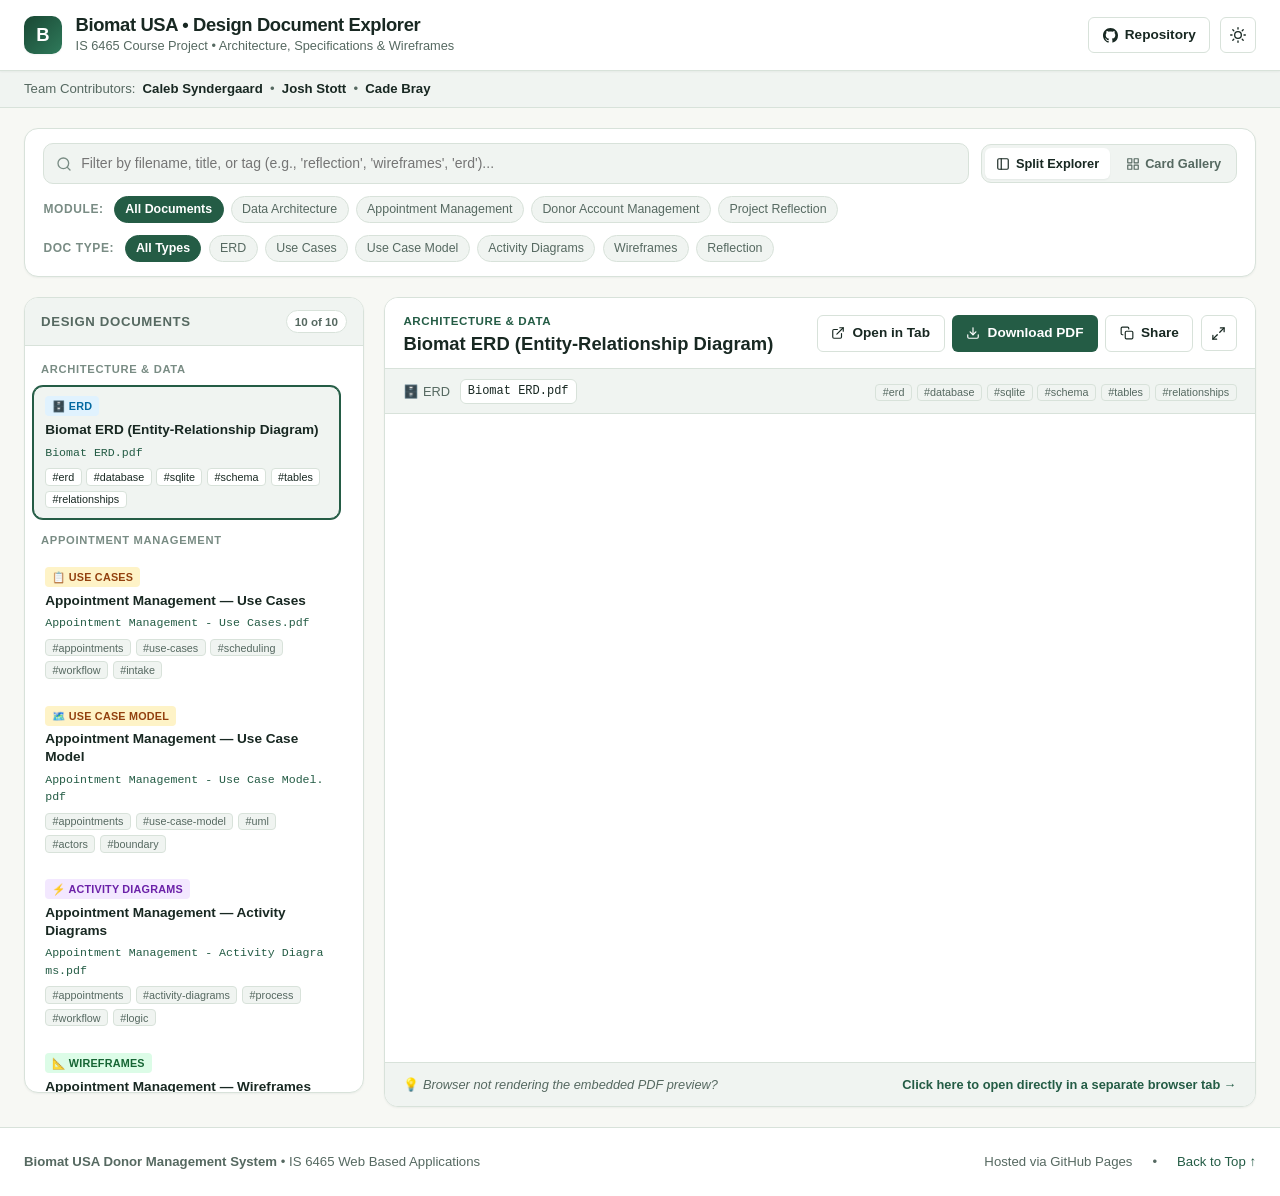
==== commit 223e62b9: "Added the reflection and updated the static html for document browser." ====
--- a/docs/index.html
+++ b/docs/index.html
@@ -35,6 +35,8 @@
       --badge-activity-text: #6b21a8;
       --badge-wireframe-bg: #dcfce7;
       --badge-wireframe-text: #166534;
+      --badge-reflection-bg: #ffe4e6;
+      --badge-reflection-text: #9f1239;
       --shadow-sm: 0 1px 2px rgba(24, 40, 34, 0.05);
       --shadow-md: 0 4px 12px rgba(24, 40, 34, 0.08);
       --shadow-lg: 0 12px 28px rgba(24, 40, 34, 0.12);
@@ -65,6 +67,8 @@
       --badge-activity-text: #d8b4fe;
       --badge-wireframe-bg: #052e16;
       --badge-wireframe-text: #86efac;
+      --badge-reflection-bg: #4c0519;
+      --badge-reflection-text: #fecdd3;
       --shadow-sm: 0 1px 2px rgba(0, 0, 0, 0.4);
       --shadow-md: 0 4px 14px rgba(0, 0, 0, 0.5);
       --shadow-lg: 0 12px 32px rgba(0, 0, 0, 0.6);
@@ -92,6 +96,8 @@
         --badge-activity-text: #d8b4fe;
         --badge-wireframe-bg: #052e16;
         --badge-wireframe-text: #86efac;
+        --badge-reflection-bg: #4c0519;
+        --badge-reflection-text: #fecdd3;
         --shadow-sm: 0 1px 2px rgba(0, 0, 0, 0.4);
         --shadow-md: 0 4px 14px rgba(0, 0, 0, 0.5);
         --shadow-lg: 0 12px 32px rgba(0, 0, 0, 0.6);
@@ -602,6 +608,11 @@
     .badge-wireframes {
       background-color: var(--badge-wireframe-bg);
       color: var(--badge-wireframe-text);
+    }
+
+    .badge-reflection {
+      background-color: var(--badge-reflection-bg);
+      color: var(--badge-reflection-text);
     }
 
     .doc-item-title {
@@ -1001,7 +1012,7 @@
               <line x1="21" y1="21" x2="16.65" y2="16.65"></line>
             </svg>
             <input type="search" id="doc-search" class="search-input"
-              placeholder="Filter by filename, title, or tag (e.g., 'wireframes', 'erd', 'appointments')..."
+              placeholder="Filter by filename, title, or tag (e.g., 'reflection', 'wireframes', 'erd')..."
               autocomplete="off" spellcheck="false" aria-label="Filter documents by filename, title, category, or tags">
             <button type="button" id="clear-search" class="clear-search-btn" aria-label="Clear search">✕</button>
           </div>
@@ -1035,8 +1046,8 @@
         <button type="button" class="filter-pill active" data-category="all">All Documents</button>
         <button type="button" class="filter-pill" data-category="Architecture & Data">Data Architecture</button>
         <button type="button" class="filter-pill" data-category="Appointment Management">Appointment Management</button>
-        <button type="button" class="filter-pill" data-category="Donor Account Management">Donor Account
-          Management</button>
+        <button type="button" class="filter-pill" data-category="Donor Account Management">Donor Account Management</button>
+        <button type="button" class="filter-pill" data-category="Project Reflection">Project Reflection</button>
       </div>
 
       <!-- Type Filter Pills -->
@@ -1048,6 +1059,7 @@
         <button type="button" class="filter-pill" data-type="Use Case Model">Use Case Model</button>
         <button type="button" class="filter-pill" data-type="Activity Diagrams">Activity Diagrams</button>
         <button type="button" class="filter-pill" data-type="Wireframes">Wireframes</button>
+        <button type="button" class="filter-pill" data-type="Reflection">Reflection</button>
       </div>
     </section>
 
@@ -1057,7 +1069,7 @@
       <nav class="doc-sidebar" aria-label="Document List">
         <div class="sidebar-header">
           <h2>Design Documents</h2>
-          <span class="doc-count-tag" id="sidebar-match-count">9 Documents</span>
+          <span class="doc-count-tag" id="sidebar-match-count">10 Documents</span>
         </div>
         <div class="doc-list-scroll" id="doc-list-container" role="listbox" aria-label="Selectable Document List">
           <!-- Populated by JavaScript -->
@@ -1256,6 +1268,16 @@
           badgeClass: "badge-wireframes",
           typeIcon: "📐",
           tags: ["donors", "accounts", "wireframes", "ui", "ux", "dashboard", "screens"]
+        },
+        {
+          id: "project-reflection",
+          title: "Project Reflection",
+          filename: "Reflection.pdf",
+          category: "Project Reflection",
+          type: "Reflection",
+          badgeClass: "badge-reflection",
+          typeIcon: "📝",
+          tags: ["reflection", "design-process", "ux", "security", "pii", "team"]
         }
       ];
 
@@ -1572,10 +1594,19 @@
         let targetDoc = null;
         if (hash.startsWith("#doc=")) {
           const rawName = decodeURIComponent(hash.replace("#doc=", ""));
-          targetDoc = documents.find(d => d.filename.toLowerCase() === rawName.toLowerCase() || d.id === rawName.toLowerCase());
+          targetDoc = documents.find(d => 
+            d.filename.toLowerCase() === rawName.toLowerCase() || 
+            d.id === rawName.toLowerCase() ||
+            d.filename.toLowerCase().replace(".pdf", "") === rawName.toLowerCase()
+          );
         } else {
-          const id = hash.replace("#", "");
-          targetDoc = documents.find(d => d.id === id || d.filename.toLowerCase() === id.toLowerCase());
+          const id = hash.replace("#", "").toLowerCase();
+          targetDoc = documents.find(d => 
+            d.id === id || 
+            d.filename.toLowerCase() === id || 
+            d.filename.toLowerCase().replace(".pdf", "") === id ||
+            d.id.includes(id)
+          );
         }
 
         if (targetDoc) {
